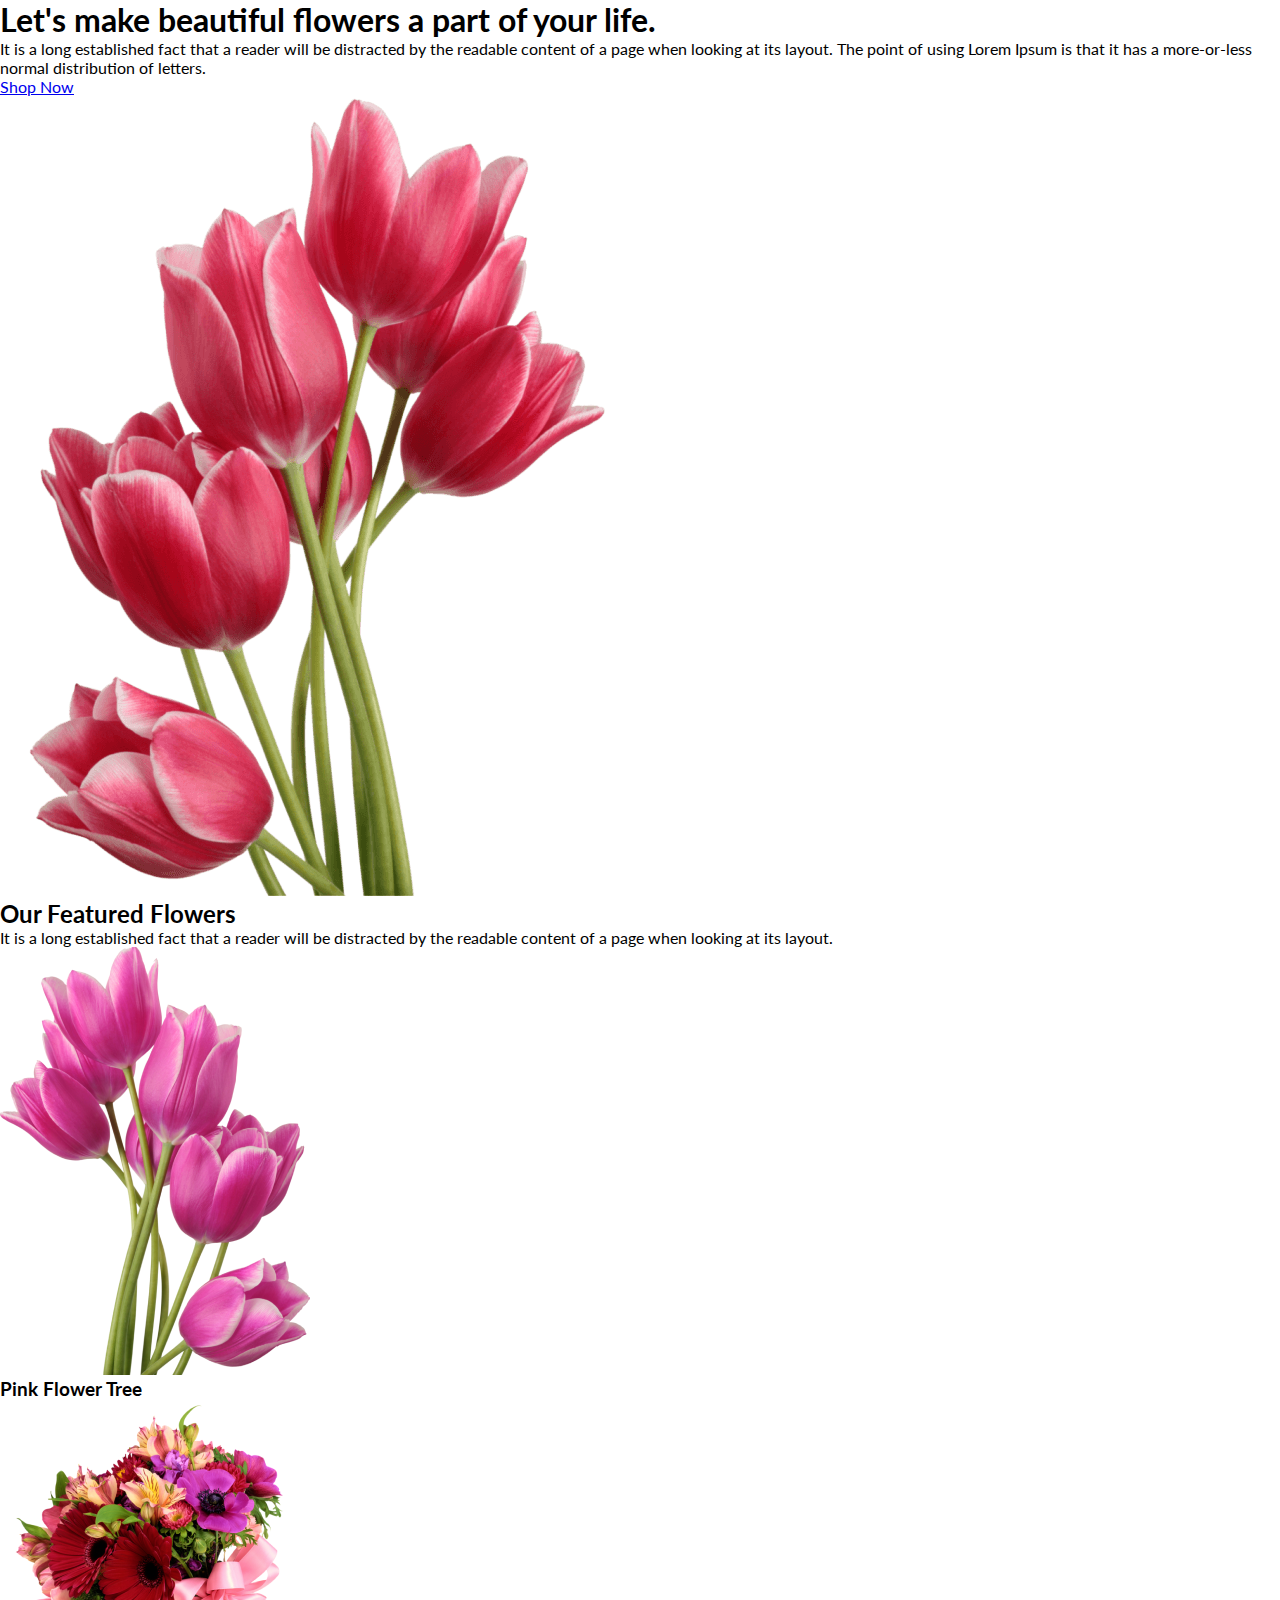
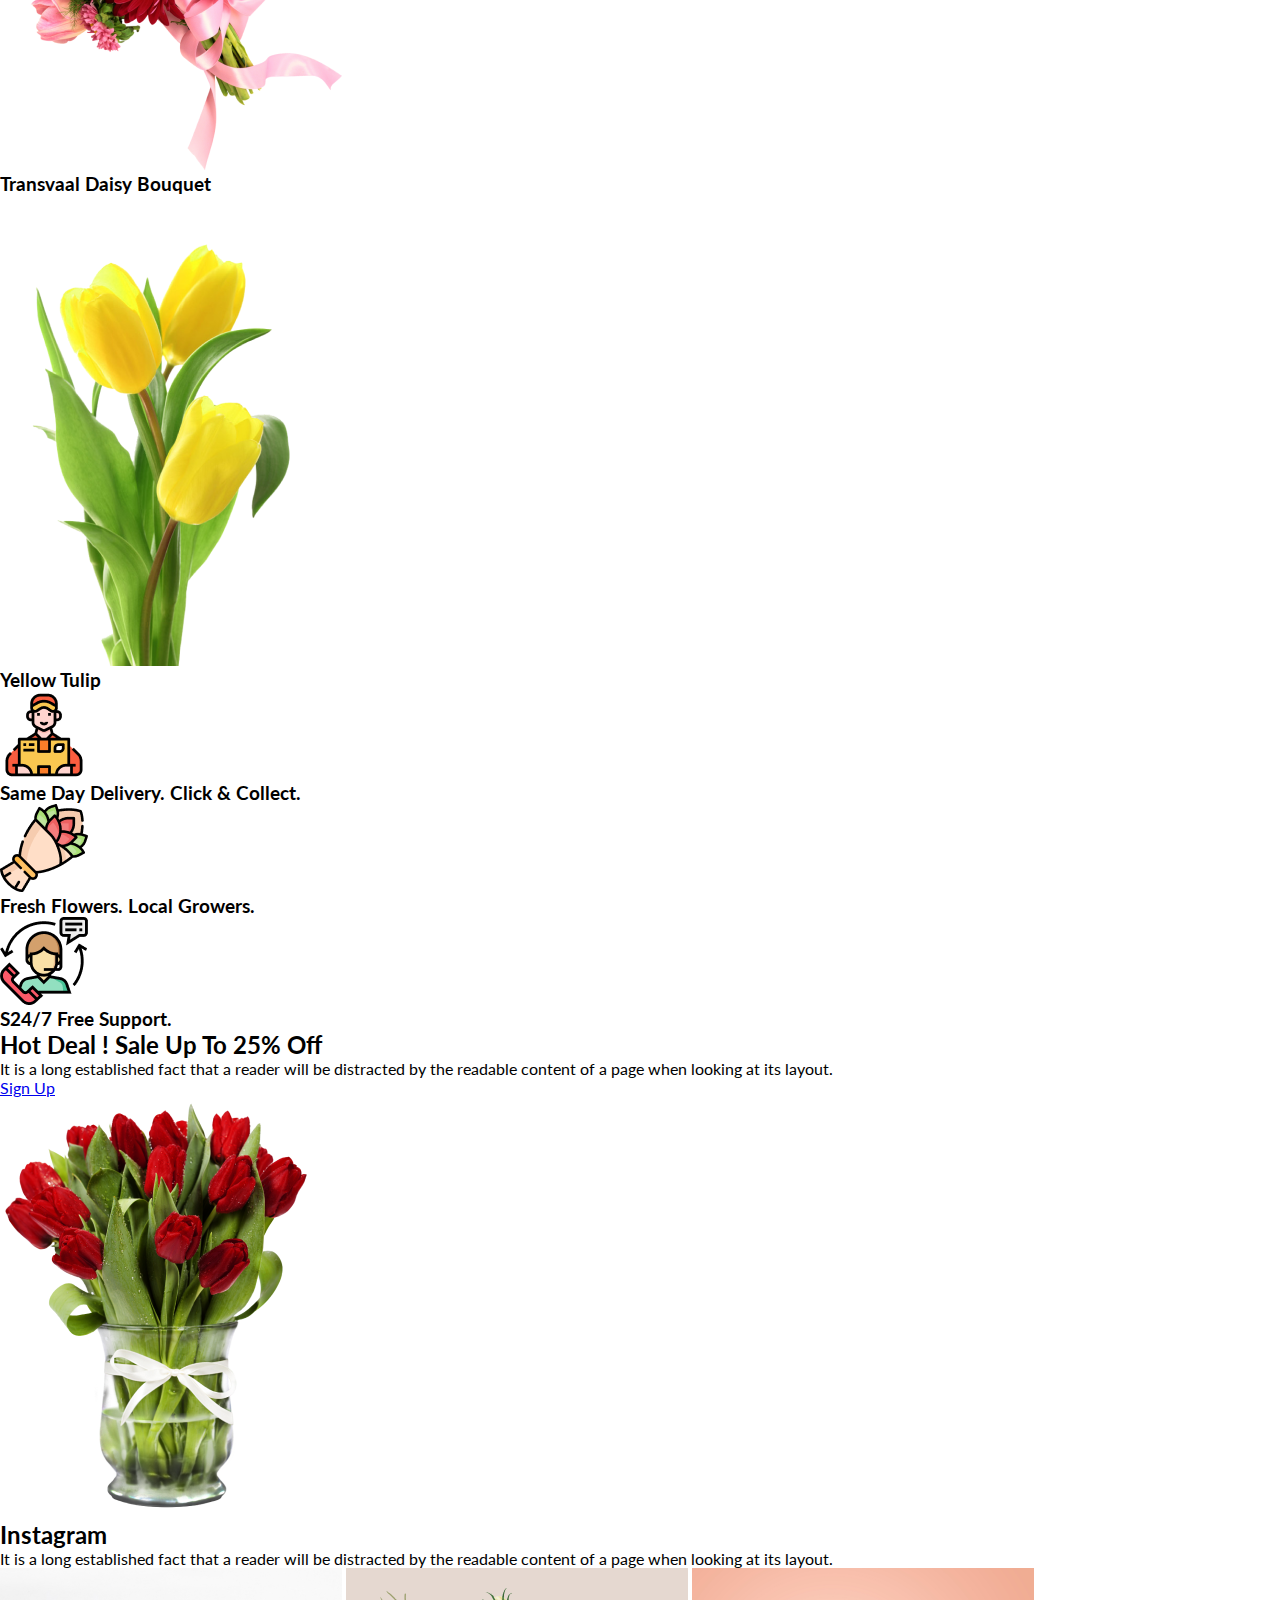
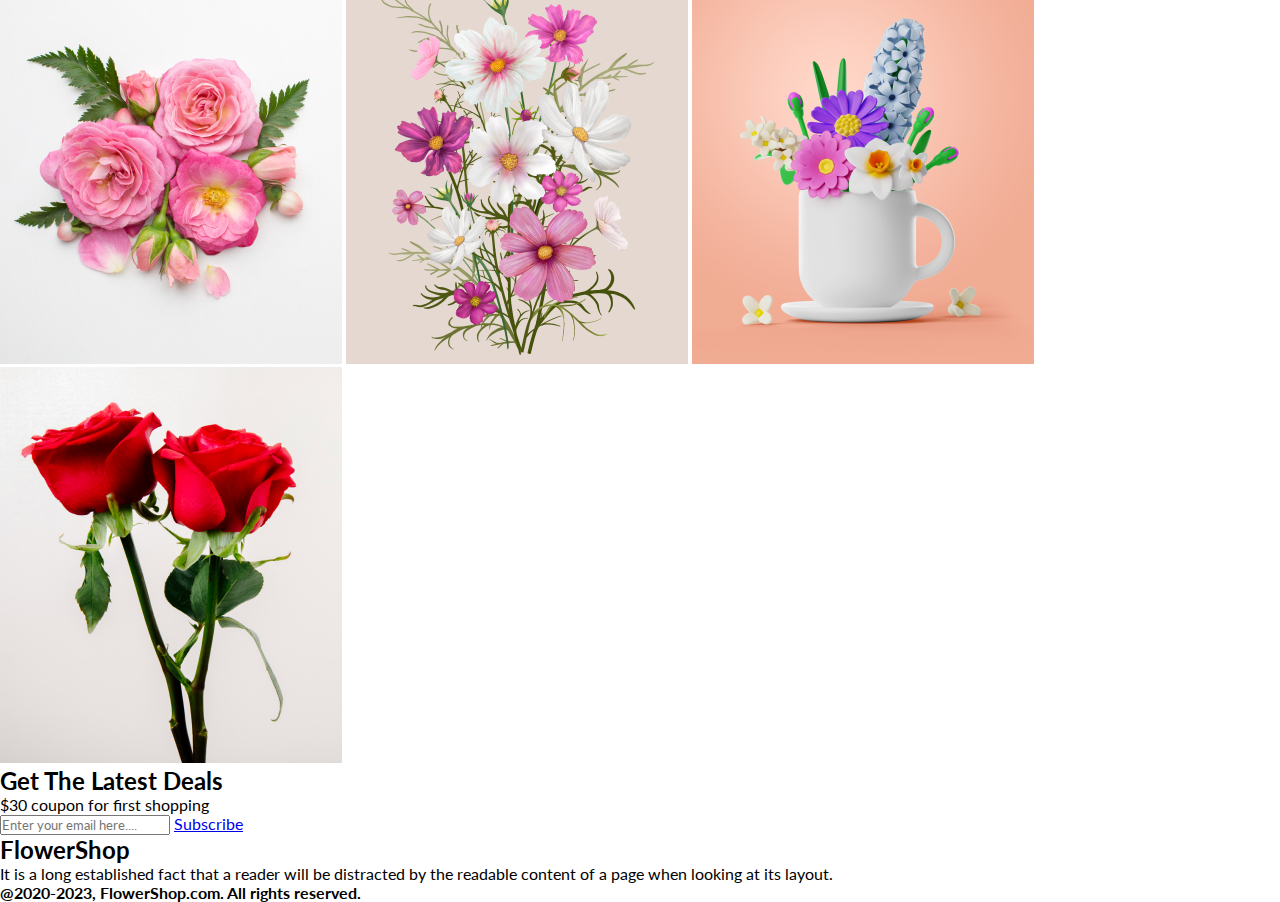
==== index.html @ 2d7b7a6c "File names corrected" ====
<!DOCTYPE html>

<html lang="en">
  <head>
    <meta charset="utf-8" />
    <meta http-equiv="X-UA-Compatible" content="IE=edge" />
    <title>Online Flower Shop</title>
    <meta name="description" content="" />
    <meta name="viewport" content="width=device-width, initial-scale=1" />
    <!--Google Fonts - Lato - import-->
    <link rel="preconnect" href="https://fonts.googleapis.com" />
    <link rel="preconnect" href="https://fonts.gstatic.com" crossorigin />
    <link
      href="https://fonts.googleapis.com/css2?family=Lato:wght@400;700;900&display=swap"
      rel="stylesheet"
    />
    <!--Favicon-->
    <link
      rel="icon"
      type="image/png"
      sizes="32x32"
      href="./images/Feature-1.png"
    />
    <!--Custom Stylesheet-->
    <link rel="stylesheet" href="./style/style.css" />
  </head>
  <body>
    <!--Hero Section-->
    <header class="hero-section">
      <div class="hero-text-container">
        <h1>Let's make beautiful flowers a part of your life.</h1>
        <p>
          It is a long established fact that a reader will be distracted by the
          readable content of a page when looking at its layout. The point of
          using Lorem Ipsum is that it has a more-or-less normal distribution of
          letters.
        </p>
        <a href="_blank" class="btn-primary">Shop Now</a>
      </div>
      <img src="./images/Hero-image.png" alt="Pink Tulips" class="hero-image" />
    </header>
    <main>
      <!--Featured Section-->
      <section class="featured-section">
        <h2>Our Featured Flowers</h2>
        <p>
          It is a long established fact that a reader will be distracted by the
          readable content of a page when looking at its layout.
        </p>
        <div class="featured-items-container">
          <div class="featured-item">
            <img src="./images/Feature-1.png" alt="Pink Tulips" />
            <h3 class="item-name">Pink Flower Tree</h3>
          </div>
          <div class="featured-item">
            <img src="./images/Feature-2.png" alt="Transvaal Daisy Bouquet" />
            <h3 class="item-name">Transvaal Daisy Bouquet</h3>
          </div>
          <div class="featured-item">
            <img src="./images/Feature-3.png" alt="Yellow Tulip" />
            <h3 class="item-name">Yellow Tulip</h3>
          </div>
        </div>
      </section>
      <!--USP Section-->
      <section class="usp-section">
        <div class="usp-items">
          <img
            class="usp-icon"
            src="./images/Delivery-icon.png"
            alt="delivery man holding a box"
          />
          <h3 class="usp">Same Day Delivery. Click & Collect.</h3>
        </div>
        <div class="usp">
          <img
            class="usp-icon"
            src="./images/Fresh-flower-icon.png"
            alt="Fresh flower icon"
          />
          <h3 class="usp-text">Fresh Flowers. Local Growers.</h3>
        </div>
        <div class="usp">
          <img
            class="usp-icon"
            src="./images/Support-icon.png"
            alt="Support icon"
          />
          <h3 class="usp-text">S24/7 Free Support.</h3>
        </div>
      </section>
      <!--Hot Deal Section-->
      <section class="hot-deal-section">
        <div class="hot-deal-text">
          <h2>
            Hot Deal ! Sale Up To 25% <span class="pink-text-span">Off</span>
          </h2>
          <p>
            It is a long established fact that a reader will be distracted by
            the readable content of a page when looking at its layout.
          </p>
          <a href="_blank" class="btn-primary">Sign Up</a>
        </div>
        <img
          src="./images/Hot-deal-image.png"
          alt="Hot deal image"
          class="Red tulips in a glass vase."
        />
      </section>
      <!--Instagram Section-->
      <section class="instagram-section">
        <h2>Instagram</h2>
        <p>
          It is a long established fact that a reader will be distracted by the
          readable content of a page when looking at its layout.
        </p>
        <div class="instagram-items-container">
            <div class="instagram-item">
              <img class="instagram-item-image" src="./images/Instagram-image-1.png" alt="Pink Rose" />
              <img class="instagram-item-image" src="./images/Instagram-image-2.png" alt="Daisy Flowering Plant" />
              <img class="instagram-item-image" src="./images/Instagram-image-3.png" alt="A cup with flowers in it on a peach background" />
              <img class="instagram-item-image" src="./images/Instagram-image-4.png" alt="Red Rose" />
            </div>
      </section>
      <!--Subscribe Section-->      
      <section class="subscribe-section">
        <h2>Get The Latest Deals</h2>
        <p>$30 coupon for first shopping</p>
        <div class="subscribe-form">
            <input type="text" placeholder="Enter your email here...." name="mail" required>
            <a href="_blank" class="btn-primary">Subscribe</a>
        </div>
      </section>
    </main>
    <!--Footer Section-->
    <footer>
        <div class="footer-container">
            <h2><span class="pink-text-span">Flower</span>Shop</h2>
            <p>It is a long established fact that a reader will be distracted by the readable content of a page when looking at its layout.</p>
            <h4 class="copyright">@2020-2023, FlowerShop.com. All rights reserved. </h4>
        </div>
    </footer>
  </body>
</html>
---- style/style.css ----
* {
  padding: 0;
  margin: 0;
  font-family: "Lato", sans-serif;
}
html {
  scroll-behavior: smooth;
}
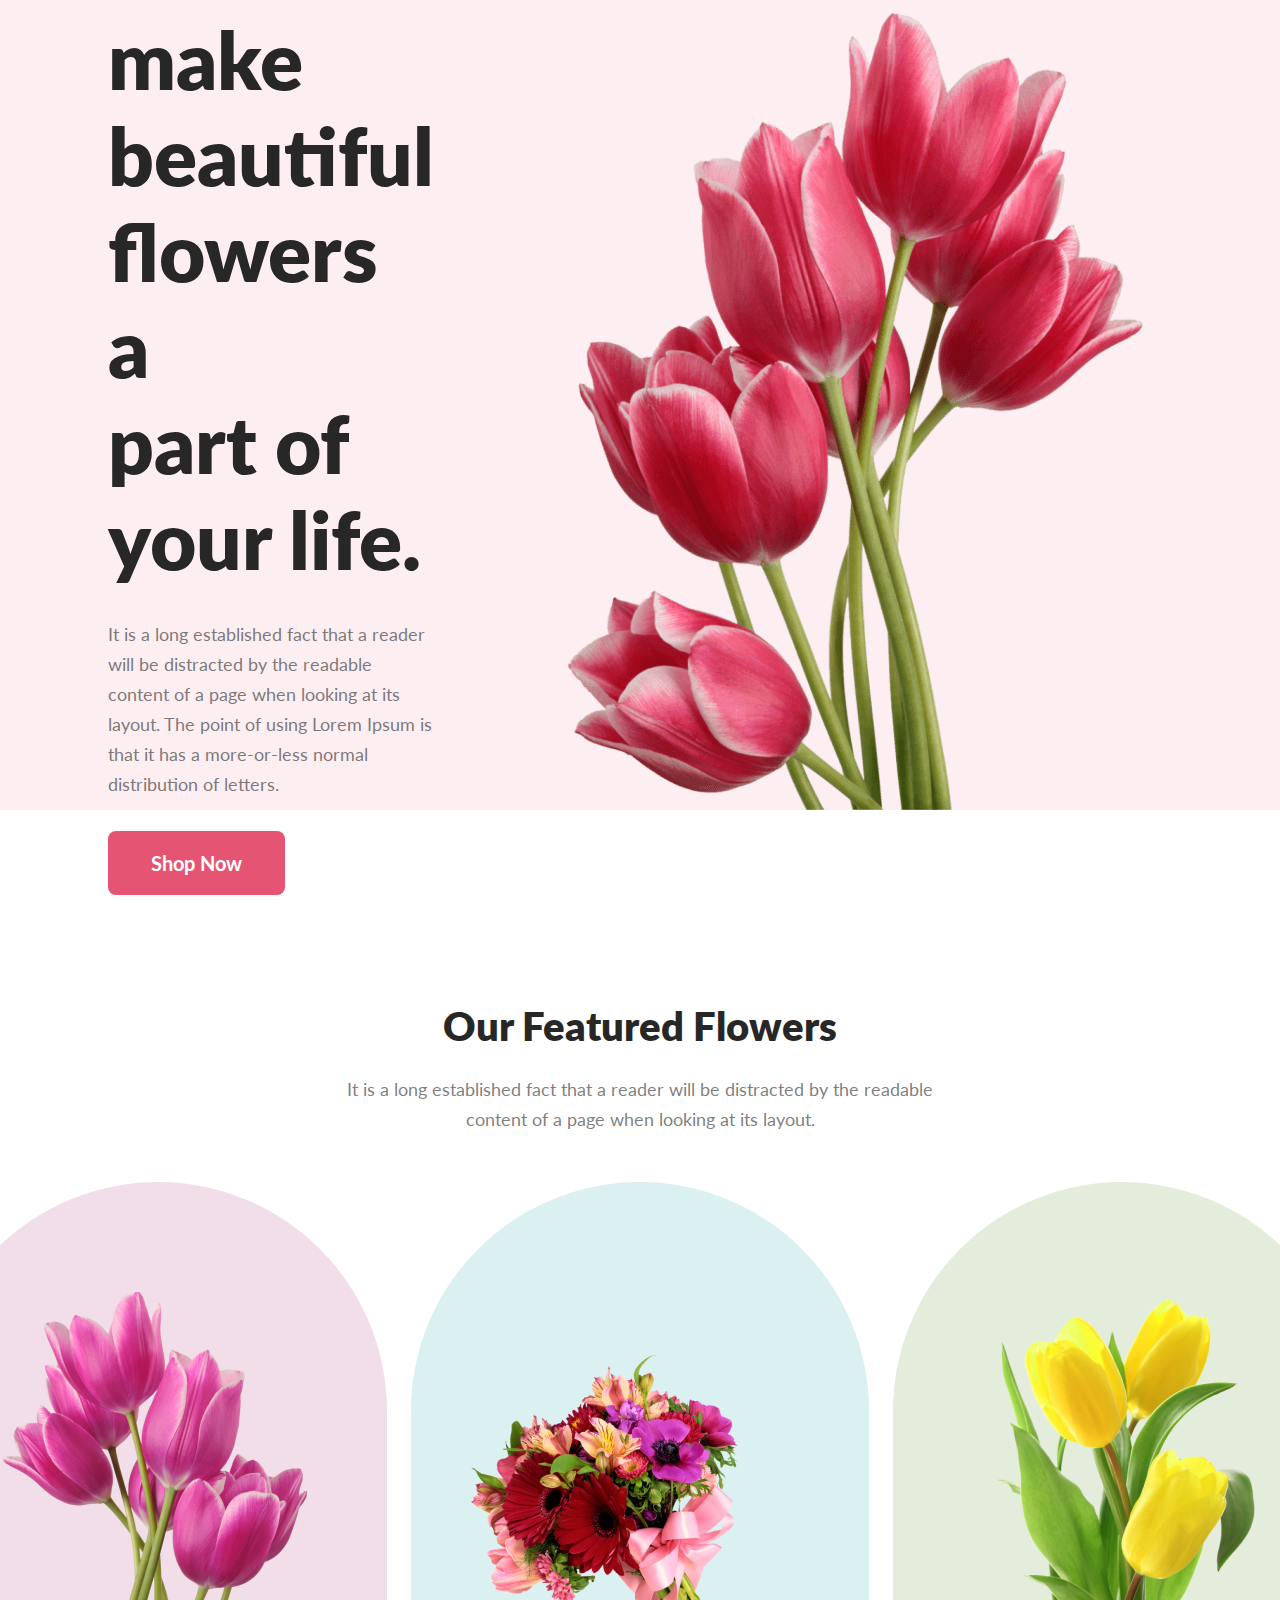
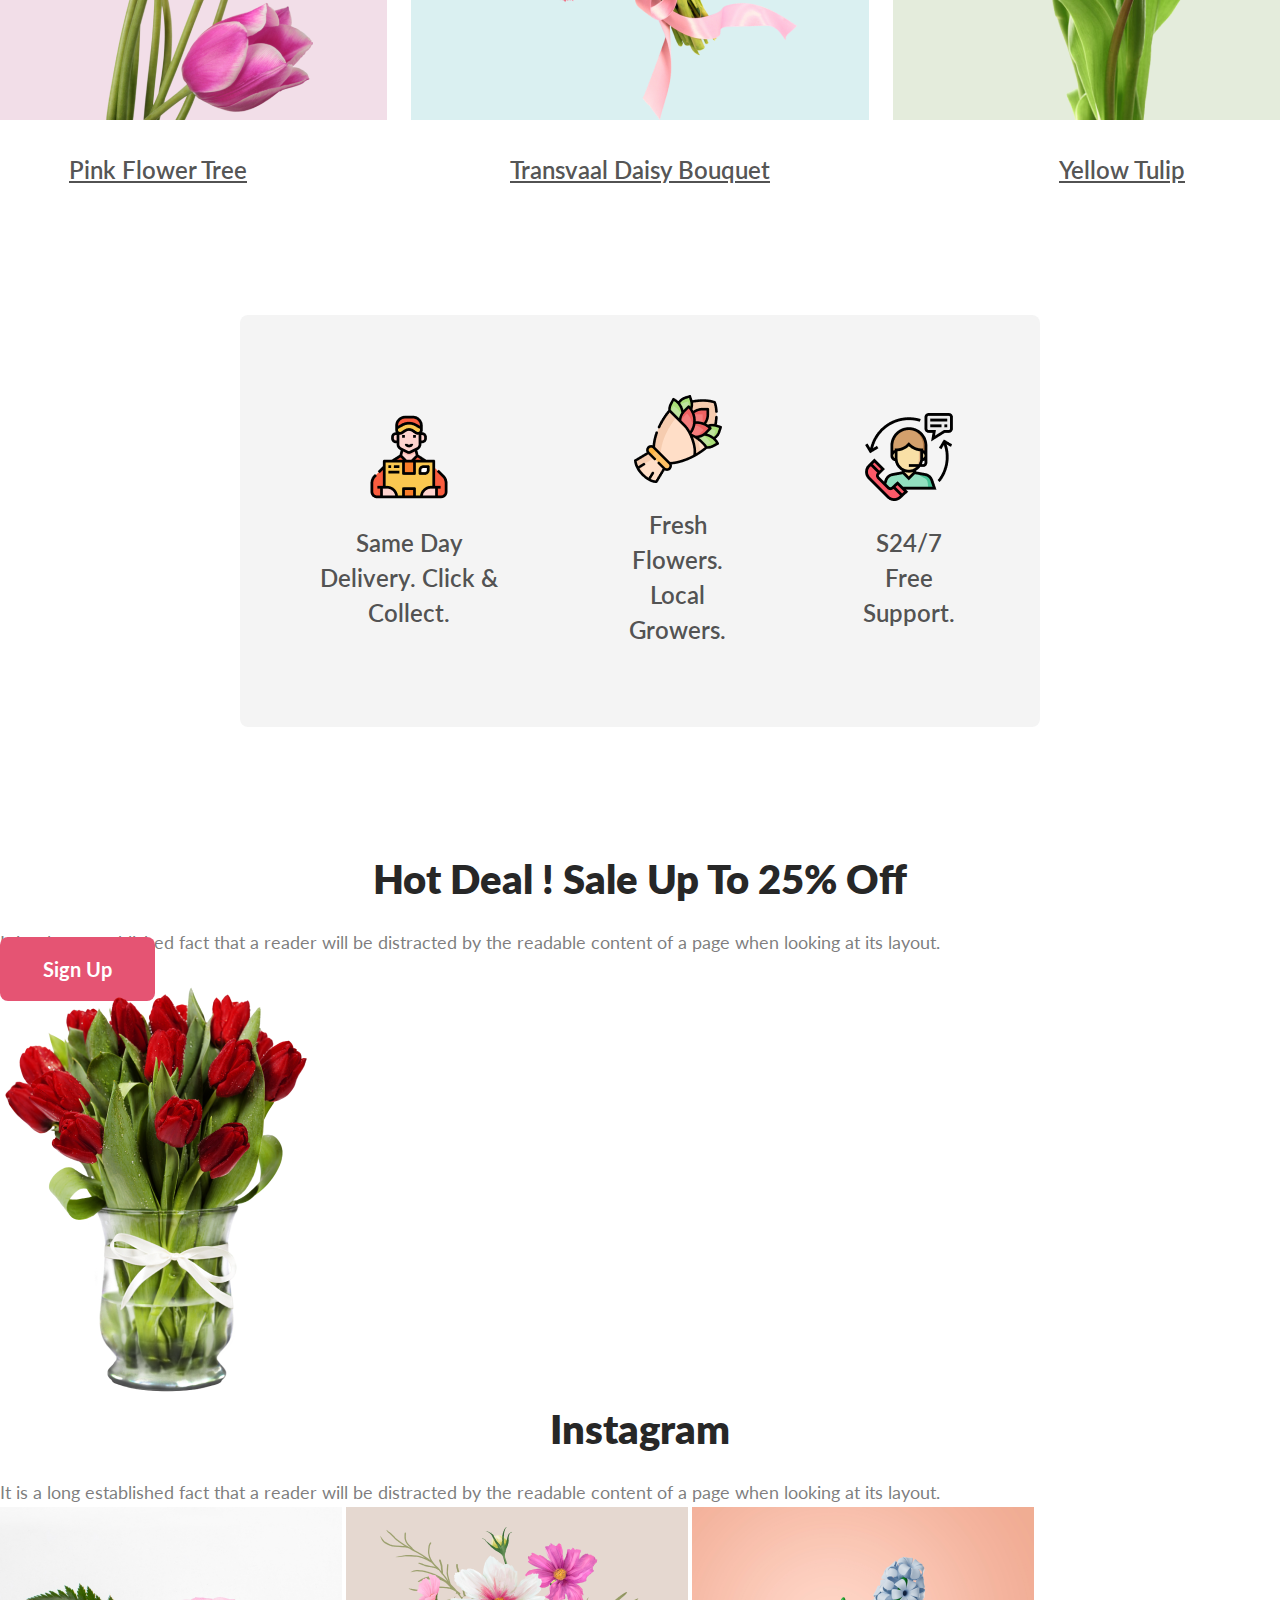
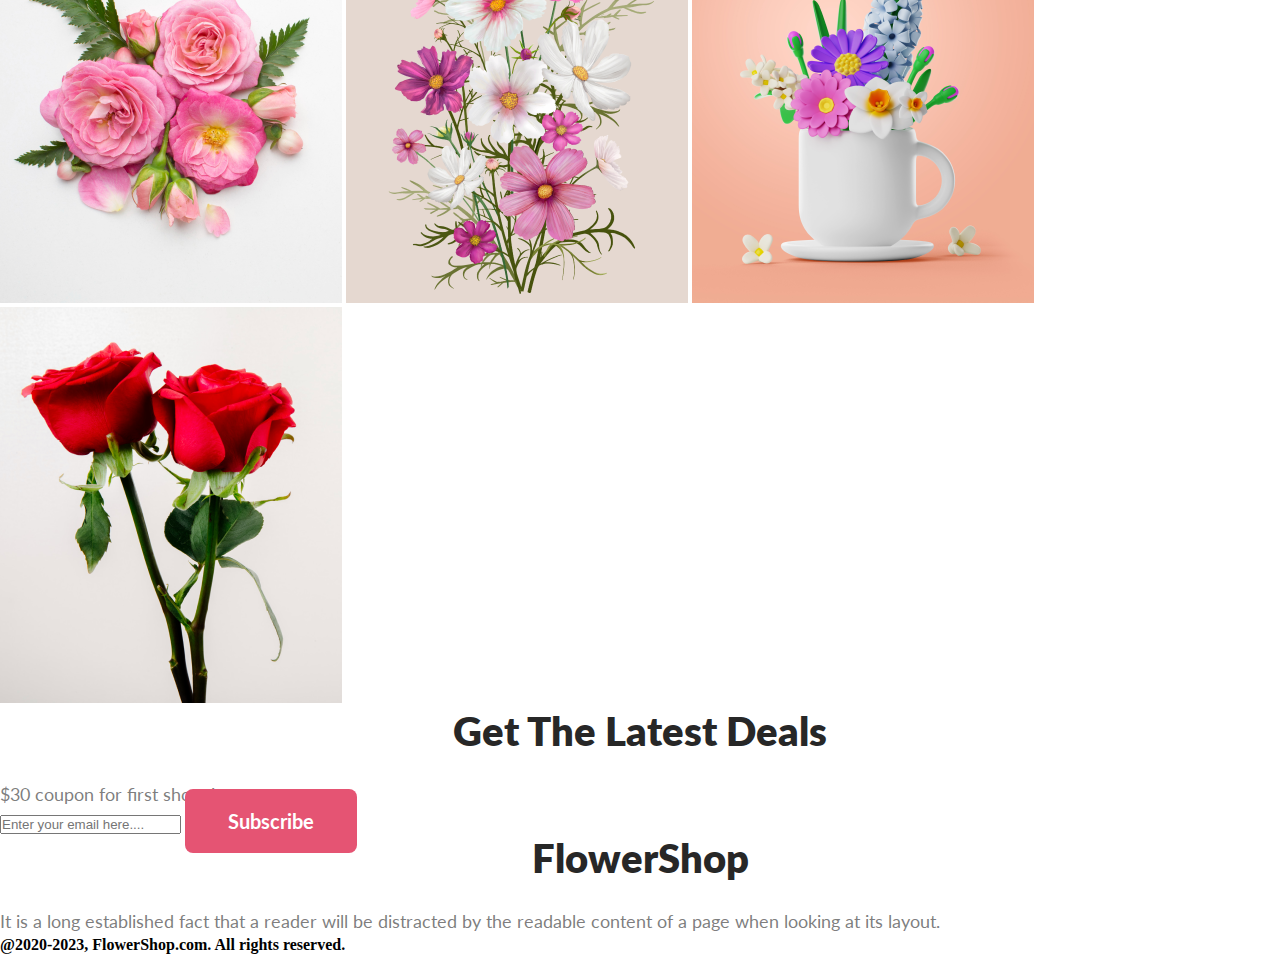
==== commit 69dc6961: "Featured and USP Section Added" ====
--- a/index.html
+++ b/index.html
@@ -28,12 +28,12 @@
     <!--Hero Section-->
     <header class="hero-section">
       <div class="hero-text-container">
-        <h1>Let's make beautiful flowers a part of your life.</h1>
+        <h1>Let's make <br />beautiful flowers a <br />part of your life.</h1>
         <p>
           It is a long established fact that a reader will be distracted by the
-          readable content of a page when looking at its layout. The point of
-          using Lorem Ipsum is that it has a more-or-less normal distribution of
-          letters.
+          readable<br />content of a page when looking at its layout. The point
+          of using Lorem Ipsum is<br />
+          that it has a more-or-less normal distribution of letters.
         </p>
         <a href="_blank" class="btn-primary">Shop Now</a>
       </div>
@@ -45,19 +45,25 @@
         <h2>Our Featured Flowers</h2>
         <p>
           It is a long established fact that a reader will be distracted by the
-          readable content of a page when looking at its layout.
+          readable<br />content of a page when looking at its layout.
         </p>
         <div class="featured-items-container">
-          <div class="featured-item">
-            <img src="./images/Feature-1.png" alt="Pink Tulips" />
+          <div class="featured-item-1">
+            <div class="item-img-1">
+              <img src="./images/Feature-1.png" alt="" />
+            </div>
             <h3 class="item-name">Pink Flower Tree</h3>
           </div>
-          <div class="featured-item">
-            <img src="./images/Feature-2.png" alt="Transvaal Daisy Bouquet" />
+          <div class="featured-item-2">
+            <div class="item-img-2">
+              <img src="./images/Feature-2.png" alt="" />
+            </div>
             <h3 class="item-name">Transvaal Daisy Bouquet</h3>
           </div>
-          <div class="featured-item">
-            <img src="./images/Feature-3.png" alt="Yellow Tulip" />
+          <div class="featured-item-3">
+            <div class="item-img-3">
+              <img src="./images/Feature-3.png" alt="" />
+            </div>
             <h3 class="item-name">Yellow Tulip</h3>
           </div>
         </div>
@@ -72,7 +78,7 @@
           />
           <h3 class="usp">Same Day Delivery. Click & Collect.</h3>
         </div>
-        <div class="usp">
+        <div class="usp-items">
           <img
             class="usp-icon"
             src="./images/Fresh-flower-icon.png"
@@ -80,7 +86,7 @@
           />
           <h3 class="usp-text">Fresh Flowers. Local Growers.</h3>
         </div>
-        <div class="usp">
+        <div class="usp-items">
           <img
             class="usp-icon"
             src="./images/Support-icon.png"
@@ -115,30 +121,52 @@
           readable content of a page when looking at its layout.
         </p>
         <div class="instagram-items-container">
-            <div class="instagram-item">
-              <img class="instagram-item-image" src="./images/Instagram-image-1.png" alt="Pink Rose" />
-              <img class="instagram-item-image" src="./images/Instagram-image-2.png" alt="Daisy Flowering Plant" />
-              <img class="instagram-item-image" src="./images/Instagram-image-3.png" alt="A cup with flowers in it on a peach background" />
-              <img class="instagram-item-image" src="./images/Instagram-image-4.png" alt="Red Rose" />
-            </div>
+          <div class="instagram-item">
+            <img
+              class="instagram-item-image"
+              src="./images/Instagram-image-1.png"
+              alt="Pink Rose"
+            />
+            <img
+              class="instagram-item-image"
+              src="./images/Instagram-image-2.png"
+              alt="Daisy Flowering Plant"
+            />
+            <img
+              class="instagram-item-image"
+              src="./images/Instagram-image-3.png"
+              alt="A cup with flowers in it on a peach background"
+            />
+            <img
+              class="instagram-item-image"
+              src="./images/Instagram-image-4.png"
+              alt="Red Rose"
+            />
+          </div>
+        </div>
       </section>
-      <!--Subscribe Section-->      
+      <!--Subscribe Section-->
       <section class="subscribe-section">
         <h2>Get The Latest Deals</h2>
         <p>$30 coupon for first shopping</p>
         <div class="subscribe-form">
-            <input type="text" placeholder="Enter your email here...." name="mail" required>
-            <a href="_blank" class="btn-primary">Subscribe</a>
+          <input type="email" placeholder="Enter your email here...." />
+          <a href="_blank" class="btn-primary">Subscribe</a>
         </div>
       </section>
     </main>
     <!--Footer Section-->
     <footer>
-        <div class="footer-container">
-            <h2><span class="pink-text-span">Flower</span>Shop</h2>
-            <p>It is a long established fact that a reader will be distracted by the readable content of a page when looking at its layout.</p>
-            <h4 class="copyright">@2020-2023, FlowerShop.com. All rights reserved. </h4>
-        </div>
+      <div class="footer-container">
+        <h2><span class="pink-text-span">Flower</span>Shop</h2>
+        <p>
+          It is a long established fact that a reader will be distracted by the
+          readable content of a page when looking at its layout.
+        </p>
+        <h4 class="copyright">
+          @2020-2023, FlowerShop.com. All rights reserved.
+        </h4>
+      </div>
     </footer>
   </body>
 </html>
--- a/style/style.css
+++ b/style/style.css
@@ -1,8 +1,151 @@
+/*Shared Style Elements*/
+
 * {
   padding: 0;
   margin: 0;
-  font-family: "Lato", sans-serif;
 }
-html {
-  scroll-behavior: smooth;
+h1 {
+  color: #272727;
+  font-family: Lato;
+  font-size: 80px;
+  font-style: normal;
+  font-weight: 800;
+  line-height: normal;
 }
+h2 {
+  color: #272727;
+  text-align: center;
+  font-family: Lato;
+  font-size: 40px;
+  font-style: normal;
+  font-weight: 800;
+  line-height: normal;
+  margin-bottom: 1.5rem;
+}
+h3 {
+  color: rgba(39, 39, 39, 0.8);
+  text-align: center;
+  font-family: Lato;
+  font-size: 24px;
+  font-style: normal;
+  font-weight: 600;
+  line-height: 35px;
+}
+p {
+  color: rgba(39, 39, 39, 0.6);
+  font-family: Lato;
+  font-size: 18px;
+  font-style: normal;
+  font-weight: 400;
+  line-height: 30px;
+}
+.btn-primary {
+  color: #fff;
+  font-family: Lato;
+  font-size: 20px;
+  font-style: normal;
+  font-weight: 700;
+  line-height: normal;
+  padding: 20px 43px;
+  border-radius: 8px;
+  background: #e55473;
+  text-decoration: none;
+}
+
+/*Header Style Elements*/
+
+.hero-section {
+  background: rgba(229, 84, 115, 0.1);
+  height: 90vh;
+  display: flex;
+  align-items: center;
+  justify-content: center;
+  gap: 6.5rem;
+  padding: 0 15rem;
+}
+.hero-text-container {
+  display: flex;
+  flex-direction: column;
+  align-items: flex-start;
+  gap: 2rem;
+}
+.hero-image {
+  align-self: flex-end;
+}
+
+/*Featured Section Style Elements*/
+
+.featured-section {
+  margin-top: 12rem;
+  text-align: center;
+}
+.featured-items-container {
+  margin-top: 3rem;
+  display: flex;
+  justify-content: center;
+  gap: 1.5rem;
+}
+.featured-item-1 {
+  display: flex;
+  flex-direction: column;
+  justify-content: center;
+  gap: 2rem;
+}
+.featured-item-2 {
+  display: flex;
+  flex-direction: column;
+  justify-content: center;
+  gap: 2rem;
+}
+.featured-item-3 {
+  display: flex;
+  flex-direction: column;
+  justify-content: center;
+  gap: 2rem;
+}
+.item-img-1,
+.item-img-2,
+.item-img-3 {
+  border-radius: 300px 300px 0px 0px;
+  width: 458px;
+  height: 538px;
+  align-items: flex-end;
+  justify-content: center;
+  display: flex;
+}
+.item-img-1 {
+  background: rgba(167, 33, 98, 0.15);
+}
+.item-img-2 {
+  background: rgba(5, 151, 160, 0.15);
+}
+.item-img-3 {
+  background: rgba(71, 125, 17, 0.15);
+}
+.item-name {
+  text-decoration: underline;
+}
+
+/*USP Section Style Elements*/
+
+.usp-section {
+  margin: 8rem 15rem;
+  border-radius: 8px;
+  background: rgba(39, 39, 39, 0.05);
+  display: flex;
+  align-items: center;
+  justify-content: center;
+  gap: 6.5em;
+  padding: 5rem;
+  text-align: center;
+}
+.usp-items {
+  display: flex;
+  flex-direction: column;
+  align-items: center;
+  gap: 1.5rem;
+}
+.usp-icon {
+  height: 5.5rem;
+  width: 5.5rem;
+}
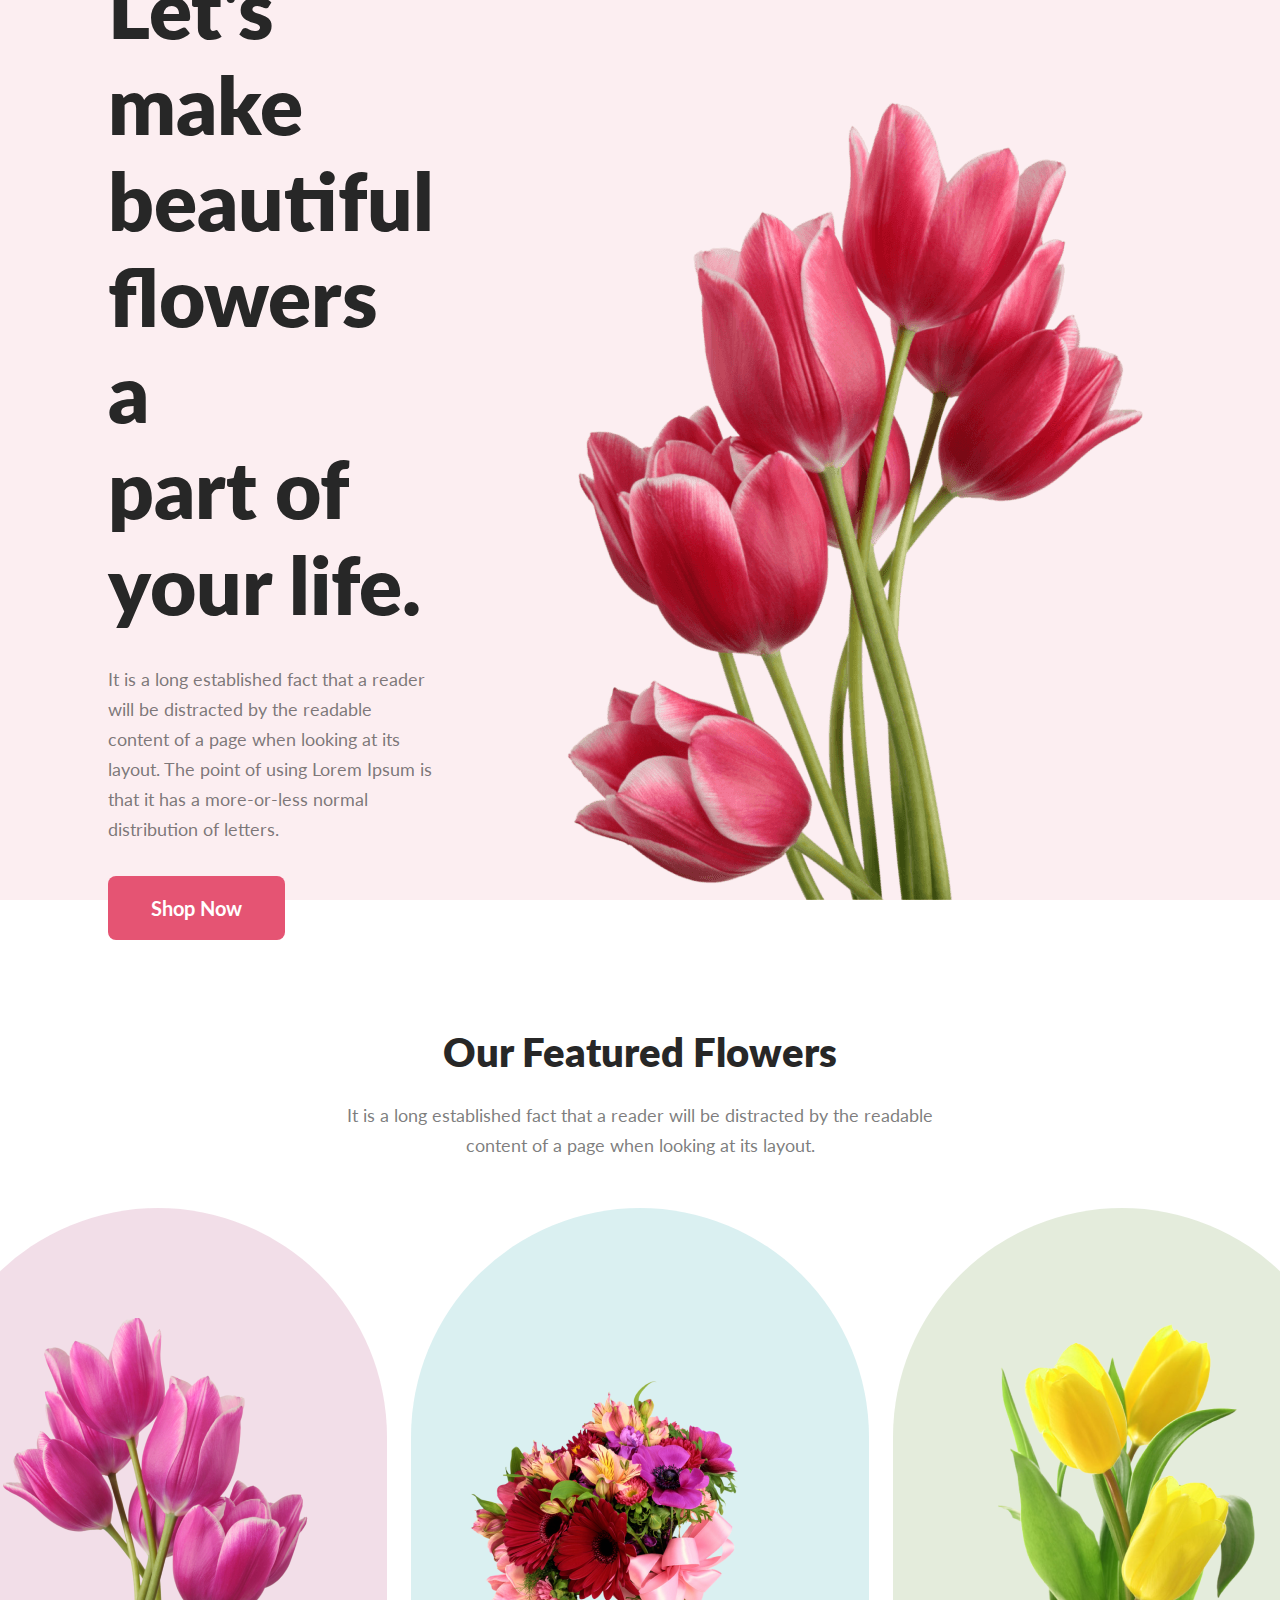
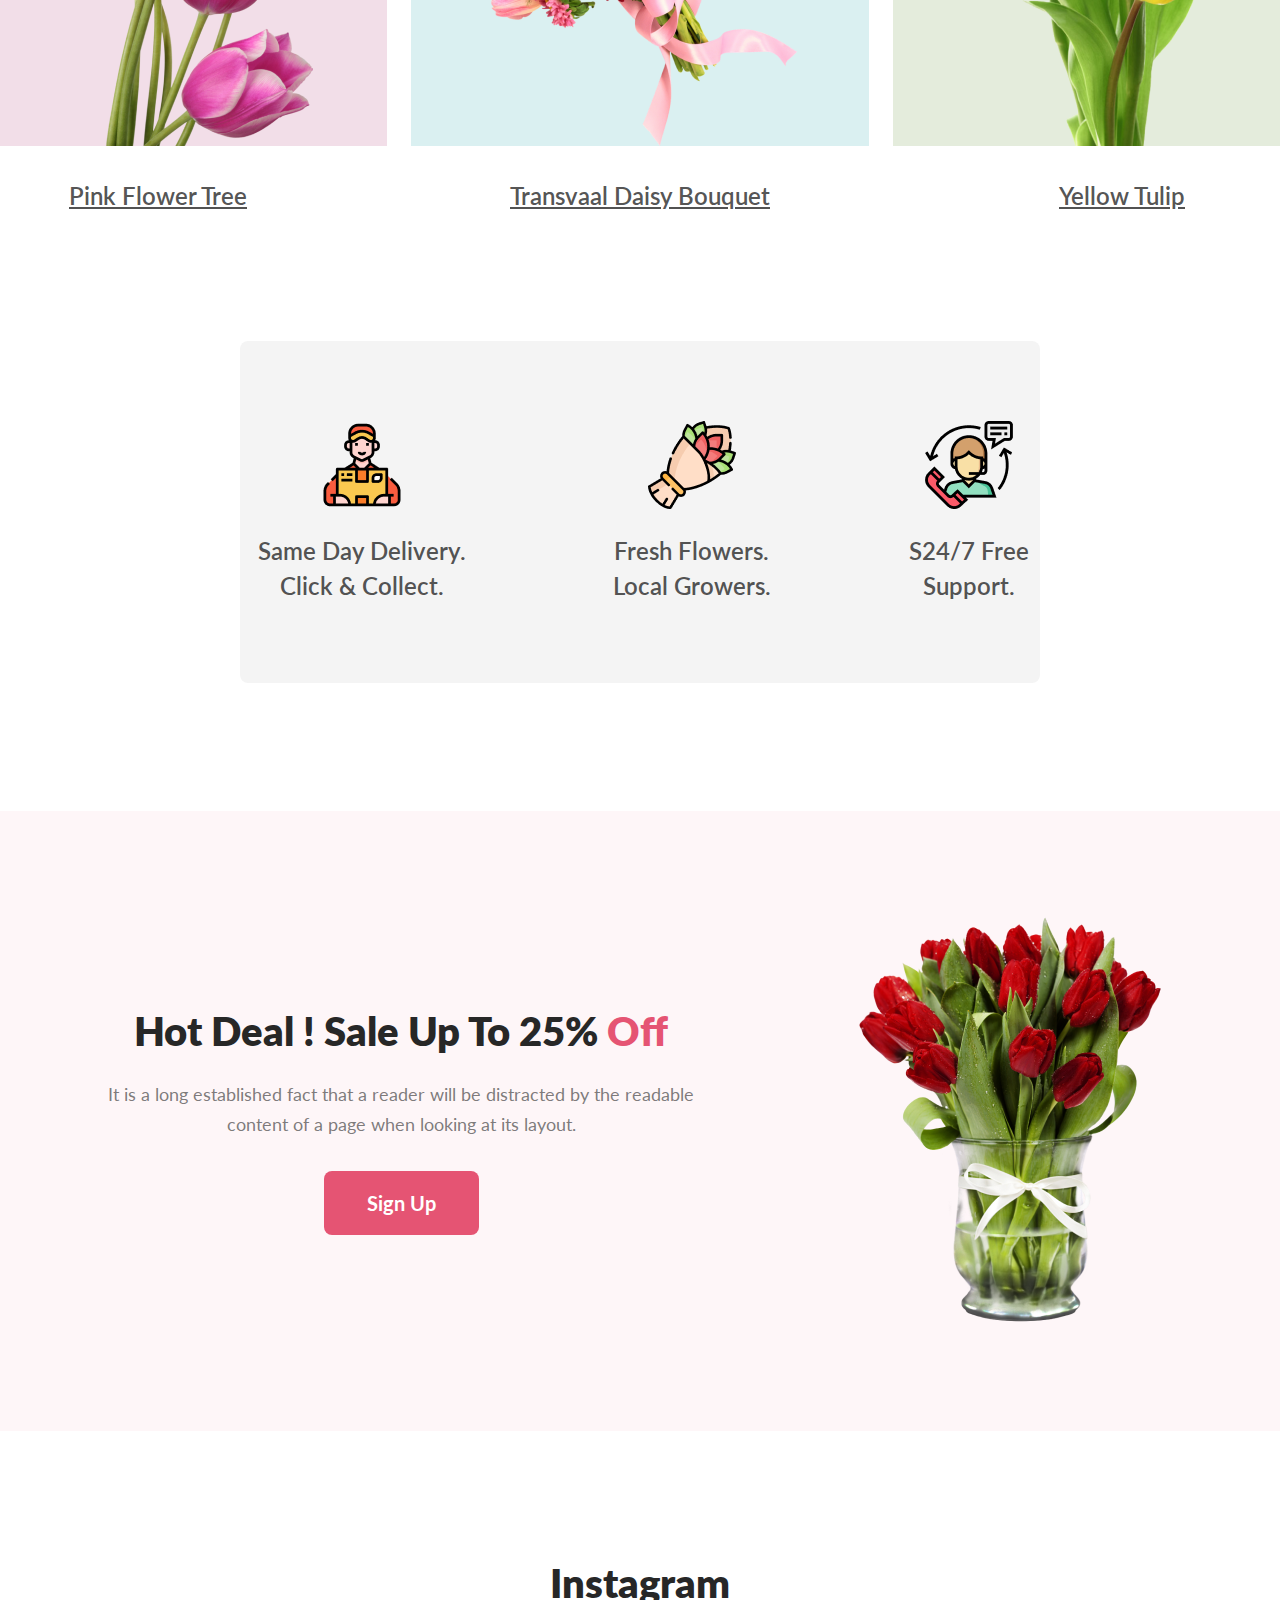
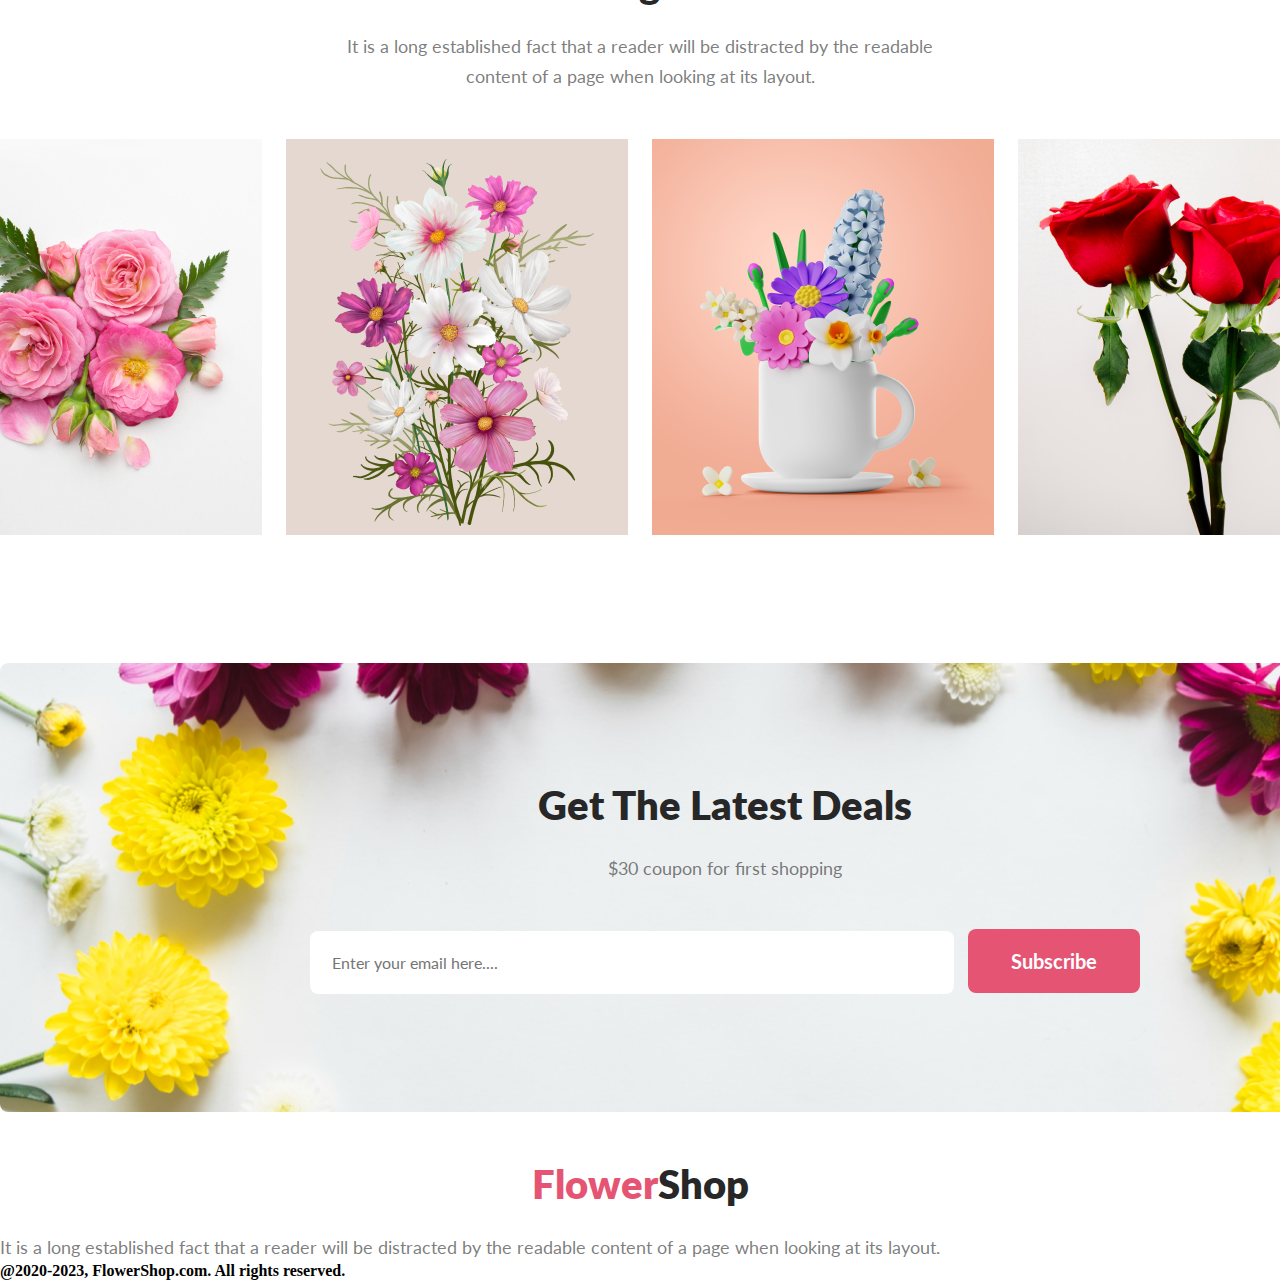
==== commit f768b949: "Subscribe  Section Added" ====
--- a/index.html
+++ b/index.html
@@ -103,7 +103,7 @@
           </h2>
           <p>
             It is a long established fact that a reader will be distracted by
-            the readable content of a page when looking at its layout.
+            the readable<br />content of a page when looking at its layout.
           </p>
           <a href="_blank" class="btn-primary">Sign Up</a>
         </div>
@@ -118,31 +118,29 @@
         <h2>Instagram</h2>
         <p>
           It is a long established fact that a reader will be distracted by the
-          readable content of a page when looking at its layout.
+          readable<br />content of a page when looking at its layout.
         </p>
         <div class="instagram-items-container">
-          <div class="instagram-item">
-            <img
-              class="instagram-item-image"
-              src="./images/Instagram-image-1.png"
-              alt="Pink Rose"
-            />
-            <img
-              class="instagram-item-image"
-              src="./images/Instagram-image-2.png"
-              alt="Daisy Flowering Plant"
-            />
-            <img
-              class="instagram-item-image"
-              src="./images/Instagram-image-3.png"
-              alt="A cup with flowers in it on a peach background"
-            />
-            <img
-              class="instagram-item-image"
-              src="./images/Instagram-image-4.png"
-              alt="Red Rose"
-            />
-          </div>
+          <img
+            class="instagram-item-image"
+            src="./images/Instagram-image-1.png"
+            alt="Pink Rose"
+          />
+          <img
+            class="instagram-item-image"
+            src="./images/Instagram-image-2.png"
+            alt="Daisy Flowering Plant"
+          />
+          <img
+            class="instagram-item-image"
+            src="./images/Instagram-image-3.png"
+            alt="A cup with flowers in it on a peach background"
+          />
+          <img
+            class="instagram-item-image"
+            src="./images/Instagram-image-4.png"
+            alt="Red Rose"
+          />
         </div>
       </section>
       <!--Subscribe Section-->
--- a/style/style.css
+++ b/style/style.css
@@ -50,13 +50,17 @@
   border-radius: 8px;
   background: #e55473;
   text-decoration: none;
+  border: none;
+}
+.pink-text-span {
+  color: #e55473;
 }
 
 /*Header Style Elements*/
 
 .hero-section {
   background: rgba(229, 84, 115, 0.1);
-  height: 90vh;
+  height: 100dvh;
   display: flex;
   align-items: center;
   justify-content: center;
@@ -76,7 +80,7 @@
 /*Featured Section Style Elements*/
 
 .featured-section {
-  margin-top: 12rem;
+  margin-top: 8rem;
   text-align: center;
 }
 .featured-items-container {
@@ -103,12 +107,13 @@
   justify-content: center;
   gap: 2rem;
 }
+/*Featured Items Common Style Elements*/
 .item-img-1,
 .item-img-2,
 .item-img-3 {
   border-radius: 300px 300px 0px 0px;
-  width: 458px;
-  height: 538px;
+  width: 28.625rem;
+  height: 33.625rem;
   align-items: flex-end;
   justify-content: center;
   display: flex;
@@ -136,7 +141,7 @@
   align-items: center;
   justify-content: center;
   gap: 6.5em;
-  padding: 5rem;
+  padding: 5rem 0;
   text-align: center;
 }
 .usp-items {
@@ -149,3 +154,75 @@
   height: 5.5rem;
   width: 5.5rem;
 }
+
+/*Hot Deal Section Style Elements*/
+
+.hot-deal-section {
+  padding: 6.25rem 0;
+  margin: 8rem 0;
+  display: flex;
+  justify-content: center;
+  align-items: center;
+  text-align: center;
+  gap: 10rem;
+  background: rgba(229, 84, 115, 0.05);
+}
+.hot-deal-text {
+  display: flex;
+  flex-direction: column;
+  justify-content: center;
+  align-items: center;
+}
+
+.hot-deal-text p {
+  margin-bottom: 2rem;
+}
+
+/*Instagram Section Style Elements*/
+
+.instagram-section {
+  margin: 8rem 15rem;
+  text-align: center;
+}
+
+.instagram-items-container {
+  margin-top: 3rem;
+  display: flex;
+  justify-content: center;
+  gap: 1.5em;
+}
+.instagram-items-container img {
+}
+
+/*Subscribe Section Style Elements*/
+
+.subscribe-section {
+  margin: 3rem auto;
+  border-radius: 8px;
+  background: url(../images/Subscribe-image.png);
+  background-repeat: no-repeat;
+  background-size: cover;
+  display: flex;
+  flex-direction: column;
+  align-items: center;
+  justify-content: center;
+  width: 1450px;
+  height: 449px;
+  flex-shrink: 0;
+}
+.subscribe-section p {
+  margin-bottom: 3rem;
+}
+.subscribe-form input {
+  color: rgba(39, 39, 39, 0.6);
+  font-family: Lato;
+  font-size: 16px;
+  font-style: normal;
+  font-weight: 400;
+  line-height: normal;
+  width: 600px;
+  padding: 22px 22px;
+  border-radius: 8px;
+  border: none;
+  margin-right: 10px;
+}
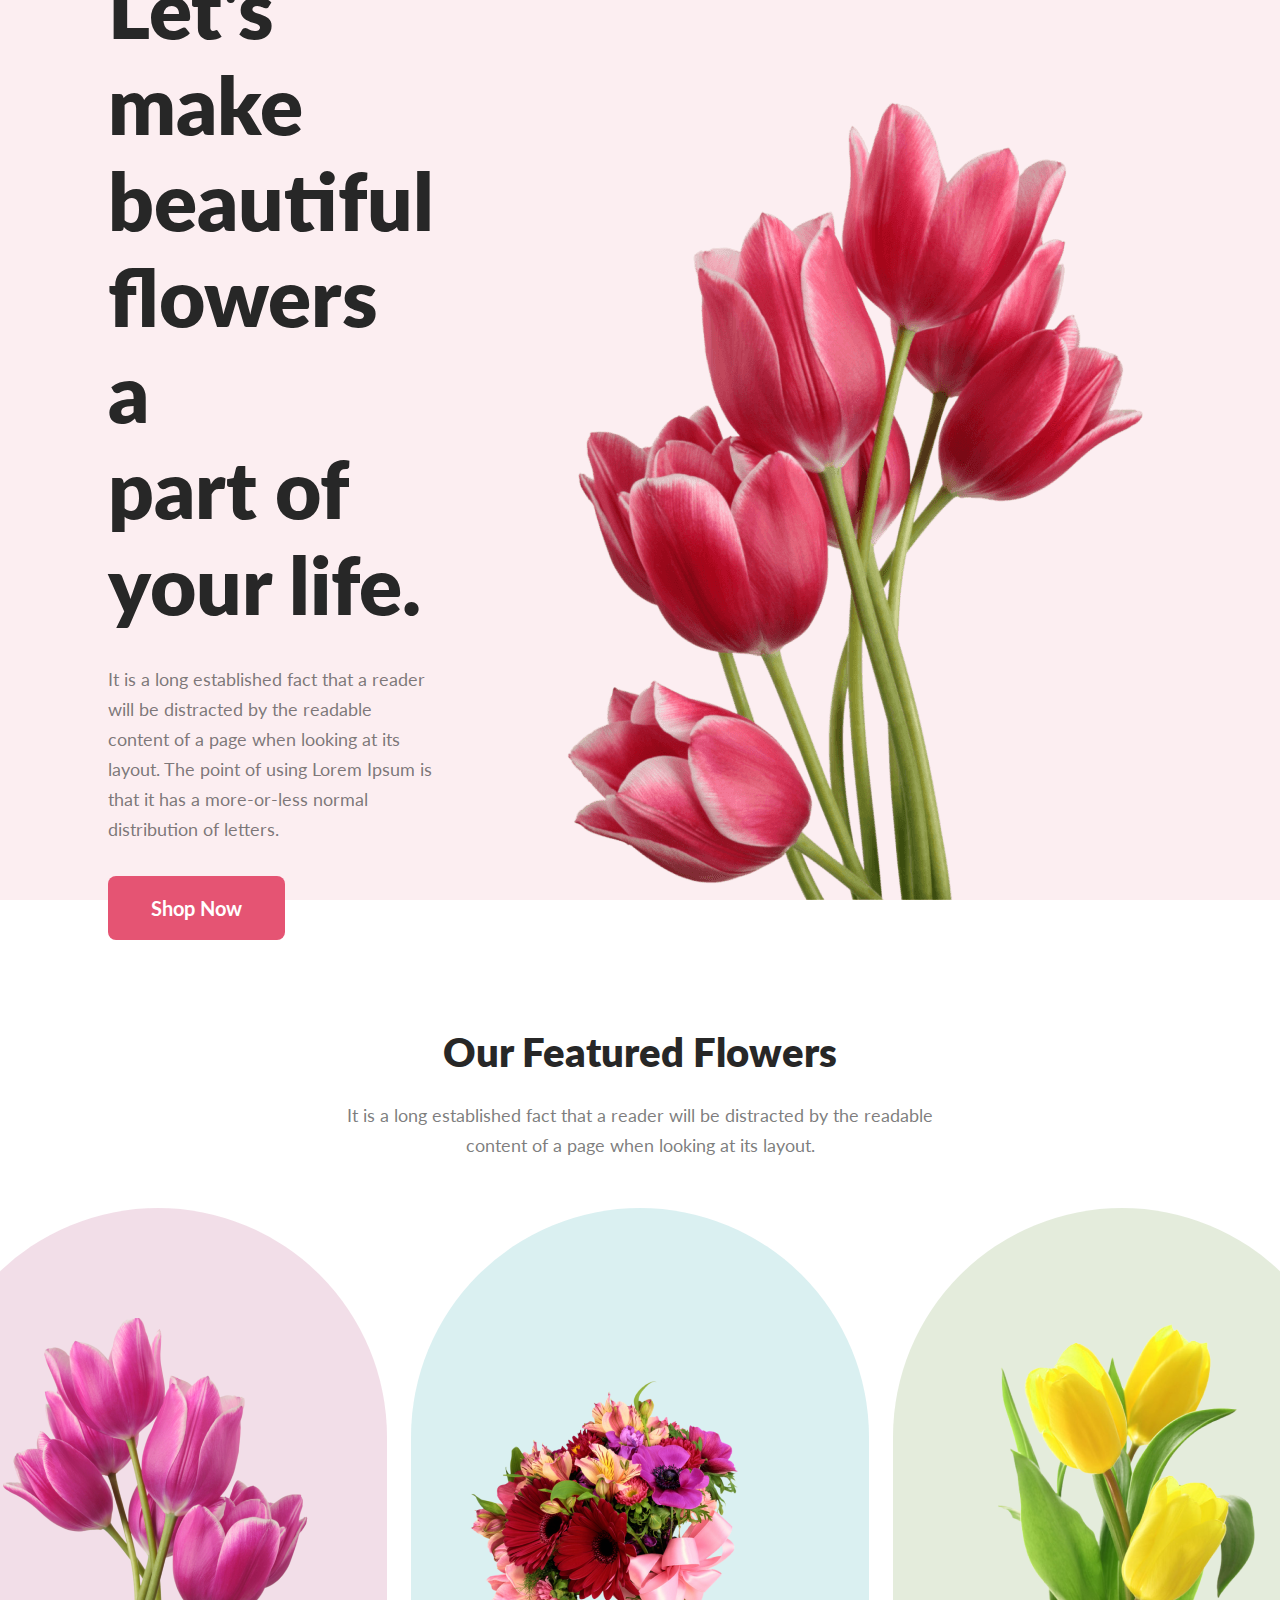
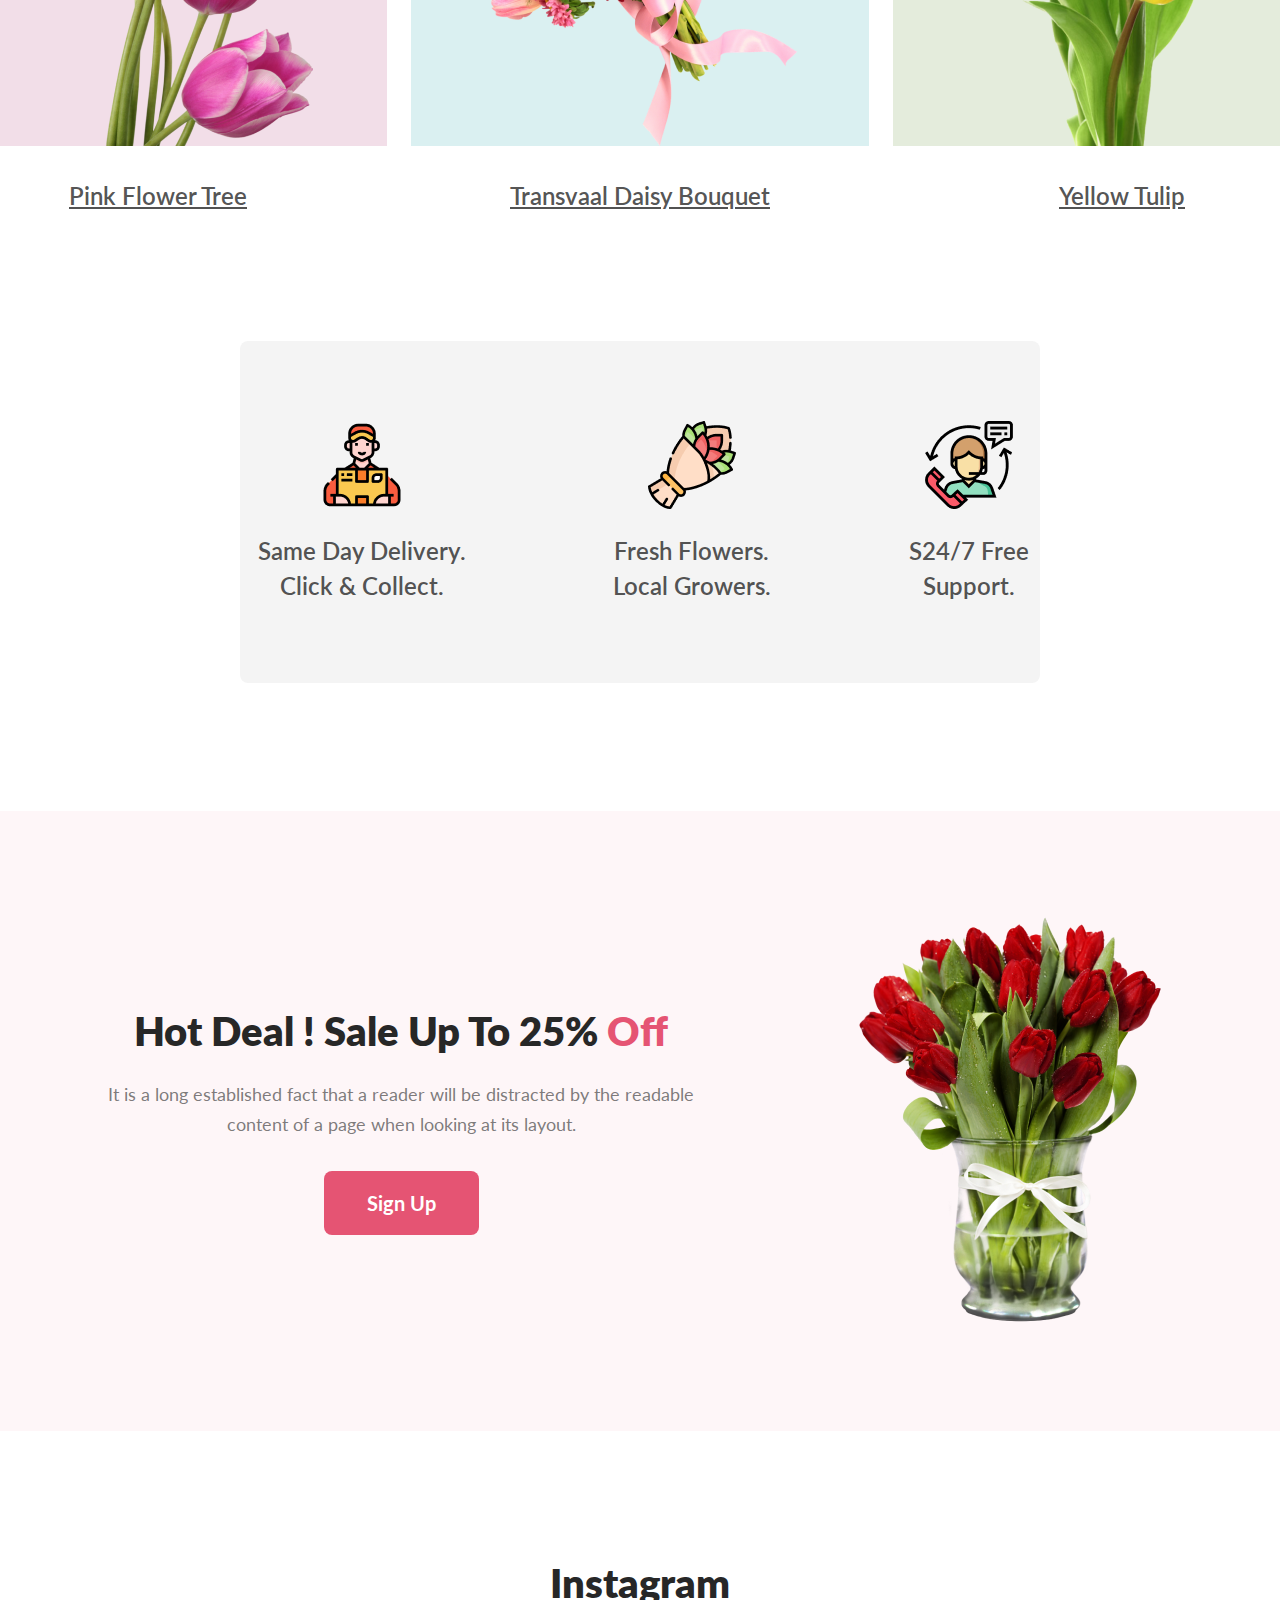
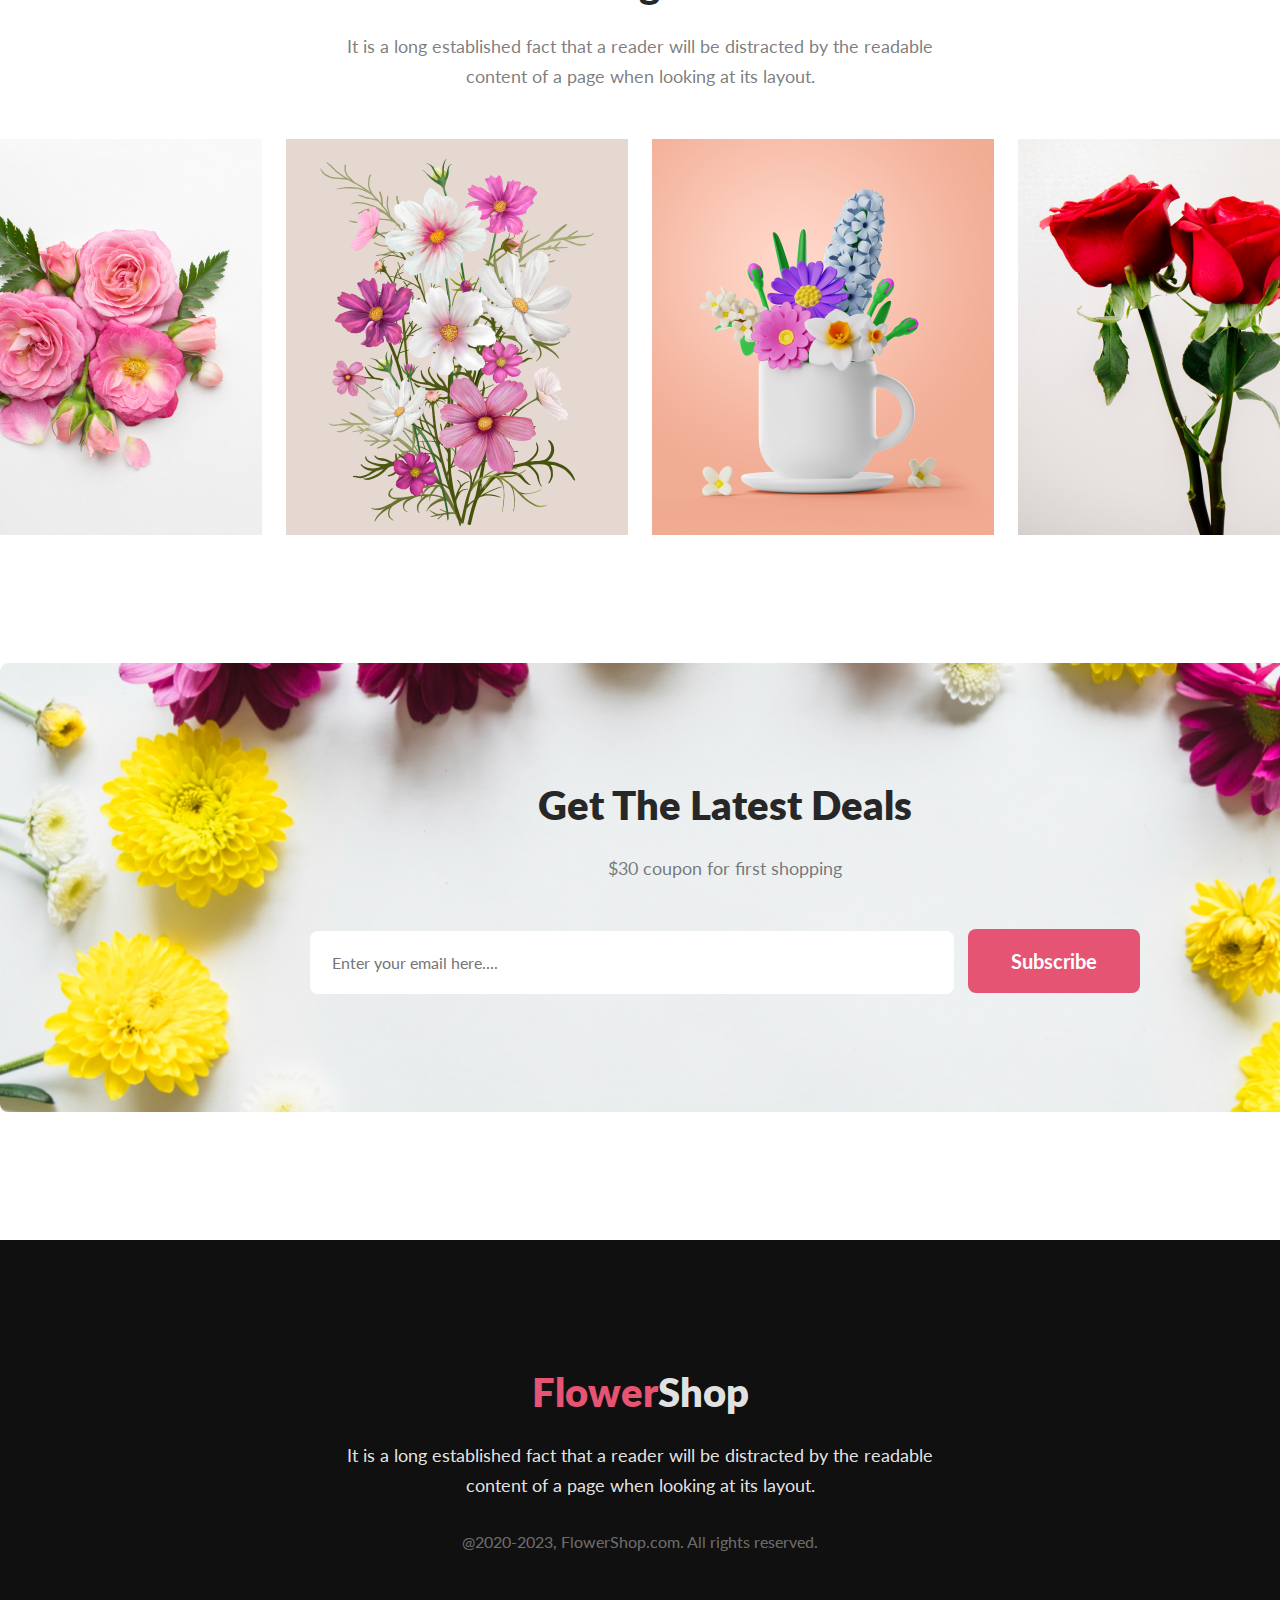
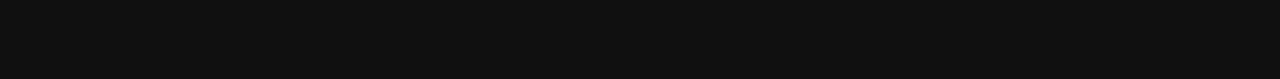
==== commit 1e22ba6f: "Completed All Sections" ====
--- a/index.html
+++ b/index.html
@@ -155,16 +155,14 @@
     </main>
     <!--Footer Section-->
     <footer>
-      <div class="footer-container">
-        <h2><span class="pink-text-span">Flower</span>Shop</h2>
-        <p>
-          It is a long established fact that a reader will be distracted by the
-          readable content of a page when looking at its layout.
-        </p>
-        <h4 class="copyright">
-          @2020-2023, FlowerShop.com. All rights reserved.
-        </h4>
-      </div>
+      <h4><span class="pink-text-span">Flower</span>Shop</h4>
+      <p>
+        It is a long established fact that a reader will be distracted by the
+        readable<br />content of a page when looking at its layout.
+      </p>
+      <h6 class="copyright">
+        @2020-2023, FlowerShop.com. All rights reserved.
+      </h6>
     </footer>
   </body>
 </html>
--- a/style/style.css
+++ b/style/style.css
@@ -31,6 +31,34 @@
   font-weight: 600;
   line-height: 35px;
 }
+h4 {
+  color: rgba(255, 255, 255, 0.9);
+  text-align: center;
+  font-family: Lato;
+  font-size: 40px;
+  font-style: normal;
+  font-weight: 800;
+  line-height: normal;
+  margin-bottom: 1.5rem;
+}
+h5 {
+  color: rgba(255, 255, 255, 0.4);
+  text-align: center;
+  font-family: Lato;
+  font-size: 16px;
+  font-style: normal;
+  font-weight: 400;
+  line-height: normal;
+}
+h6 {
+  color: rgba(255, 255, 255, 0.4);
+  text-align: center;
+  font-family: Lato;
+  font-size: 16px;
+  font-style: normal;
+  font-weight: 400;
+  line-height: normal;
+}
 p {
   color: rgba(39, 39, 39, 0.6);
   font-family: Lato;
@@ -60,7 +88,7 @@
 
 .hero-section {
   background: rgba(229, 84, 115, 0.1);
-  height: 100dvh;
+  height: 100vh;
   display: flex;
   align-items: center;
   justify-content: center;
@@ -226,3 +254,22 @@
   border: none;
   margin-right: 10px;
 }
+
+/*Footer Section Style Elements*/
+
+footer {
+  margin-top: 8rem;
+  background: #111010;
+  padding: 8rem 0;
+}
+
+footer p {
+  color: rgba(255, 255, 255, 0.9);
+  text-align: center;
+  font-family: Lato;
+  font-size: 18px;
+  font-style: normal;
+  font-weight: 400;
+  line-height: 30px;
+  margin-bottom: 2rem;
+}
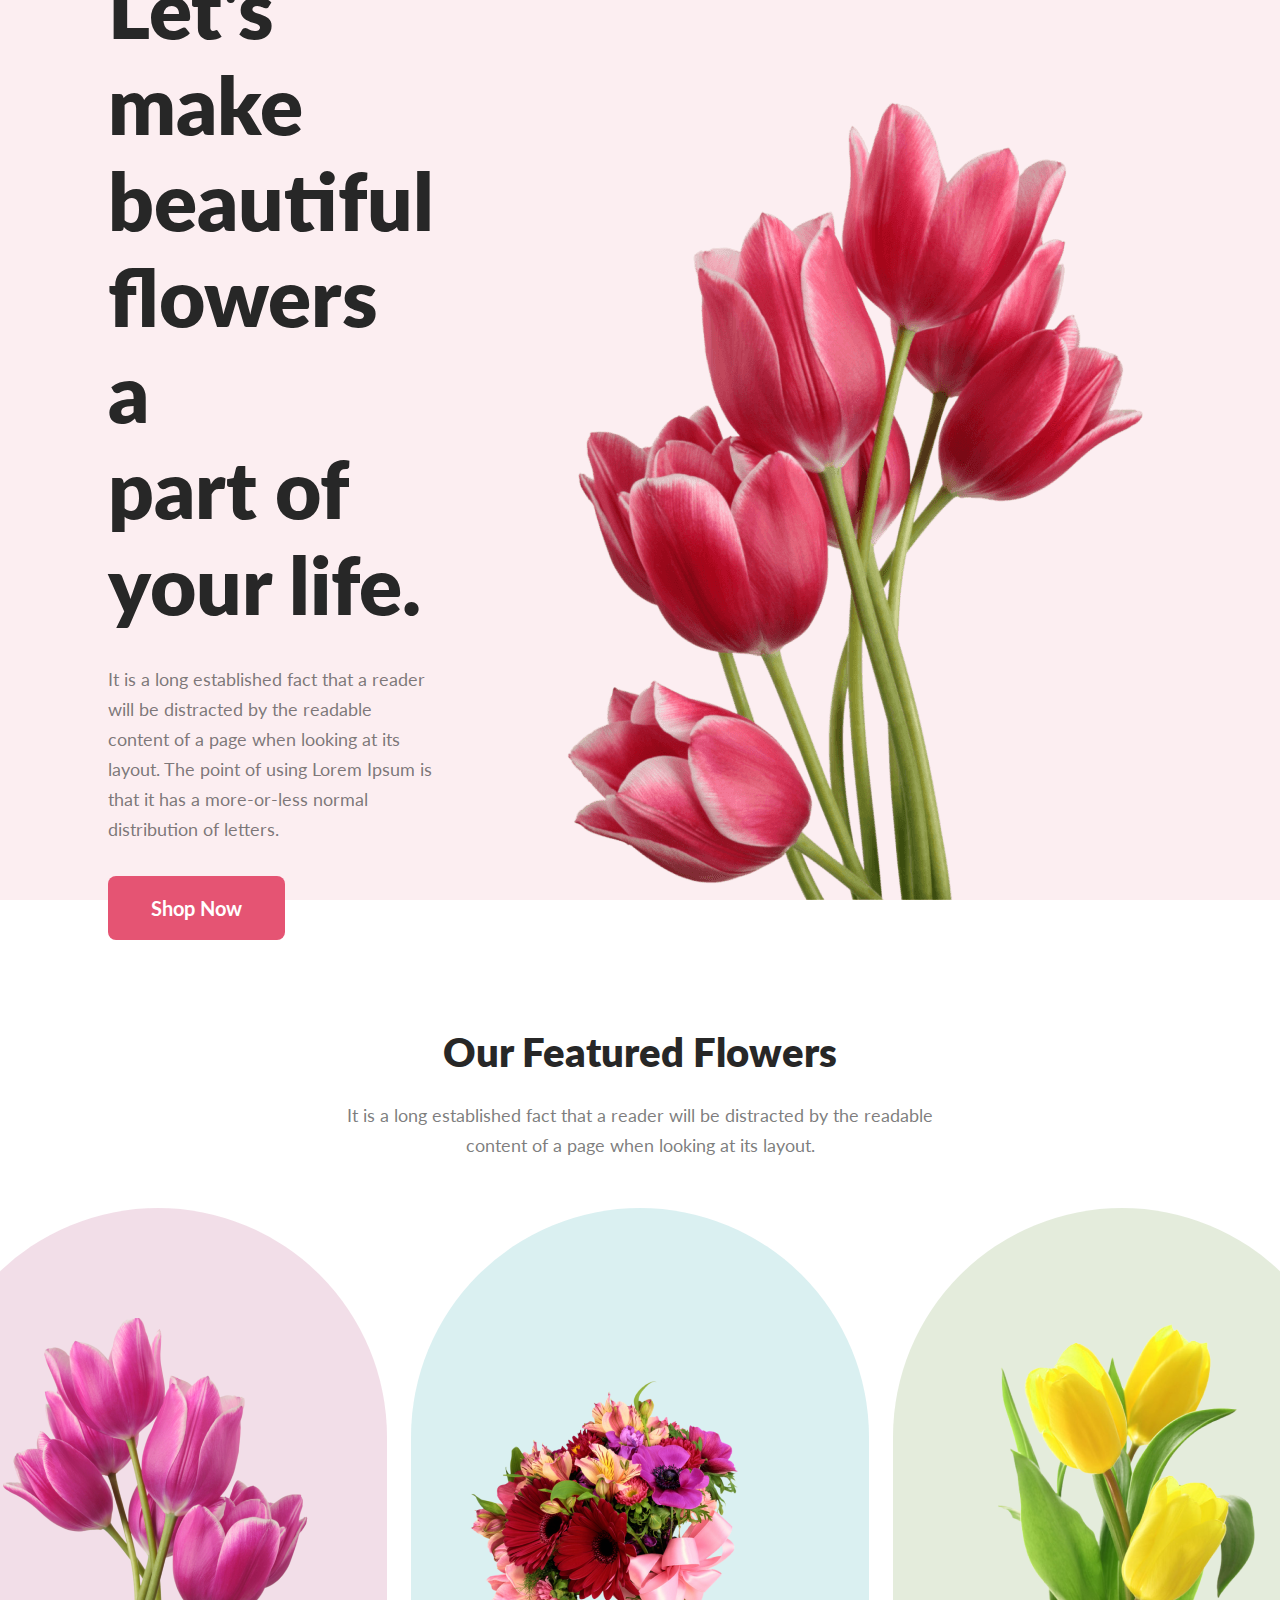
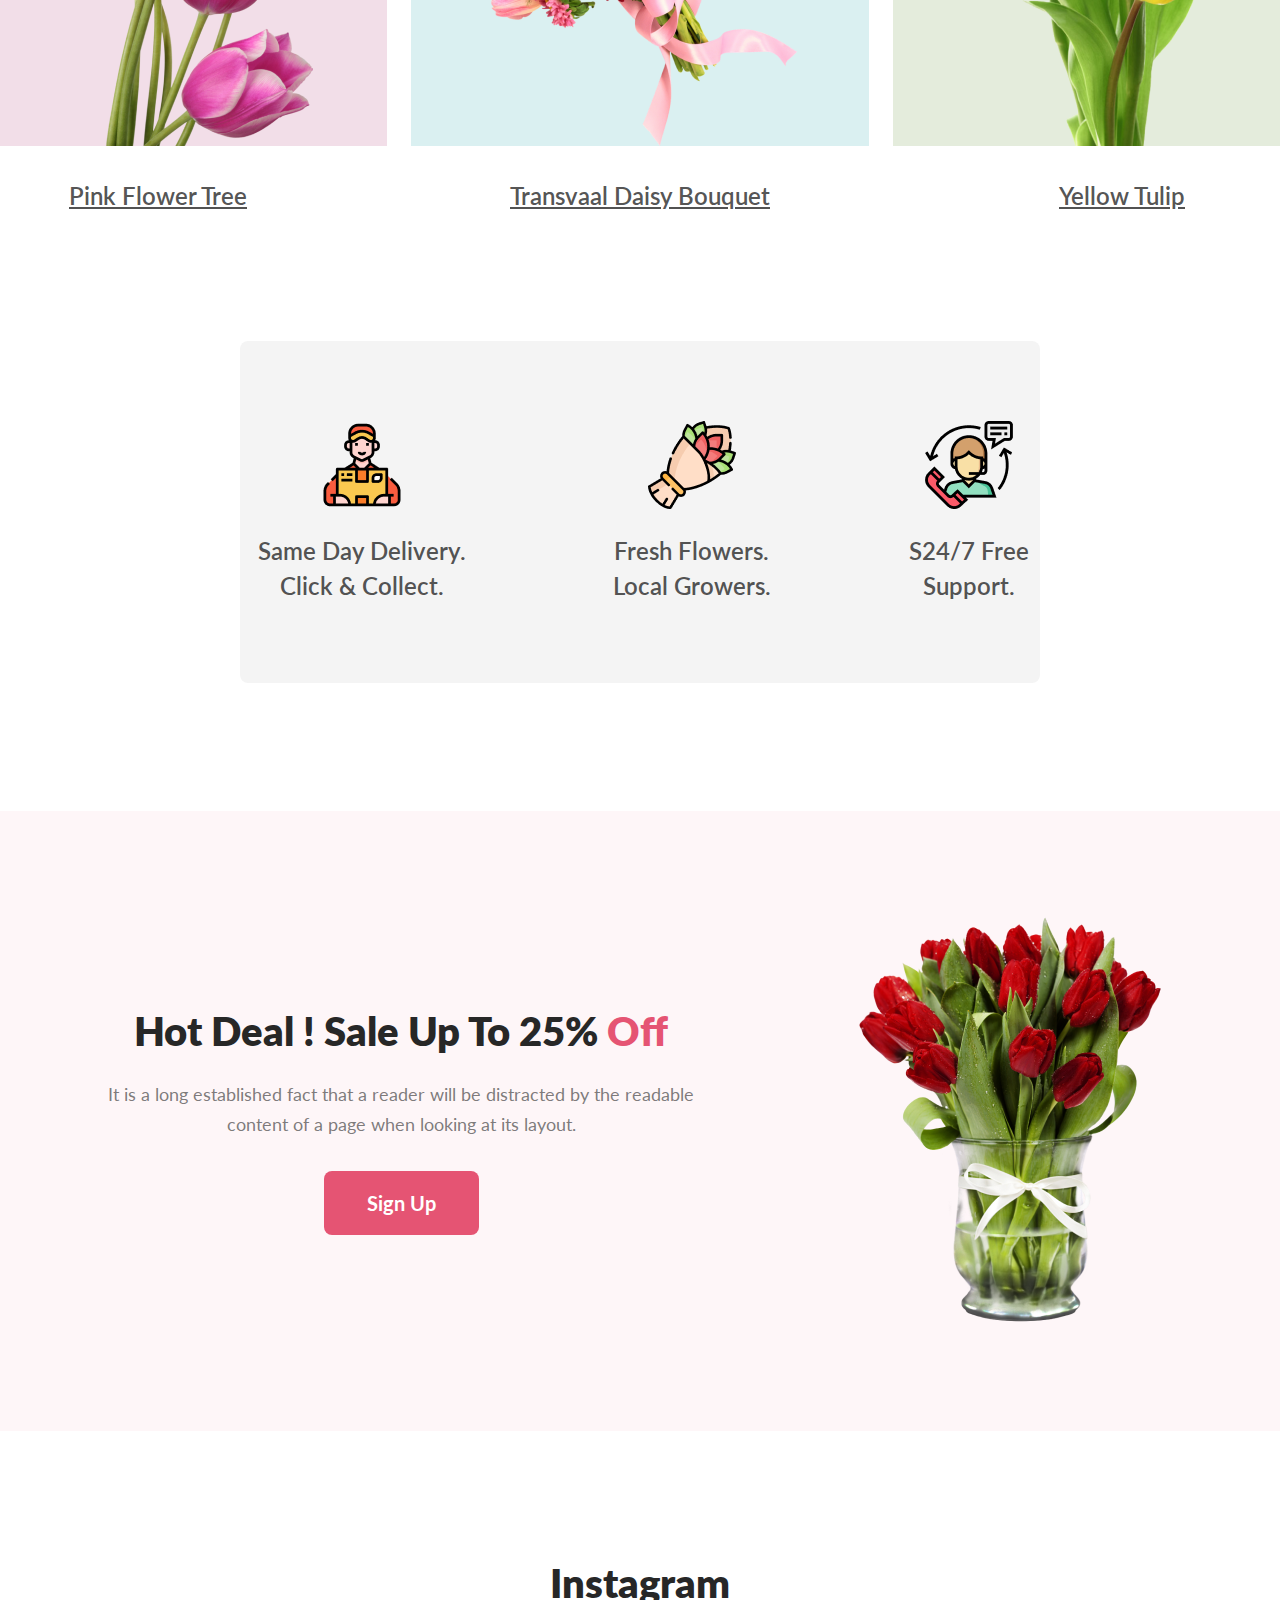
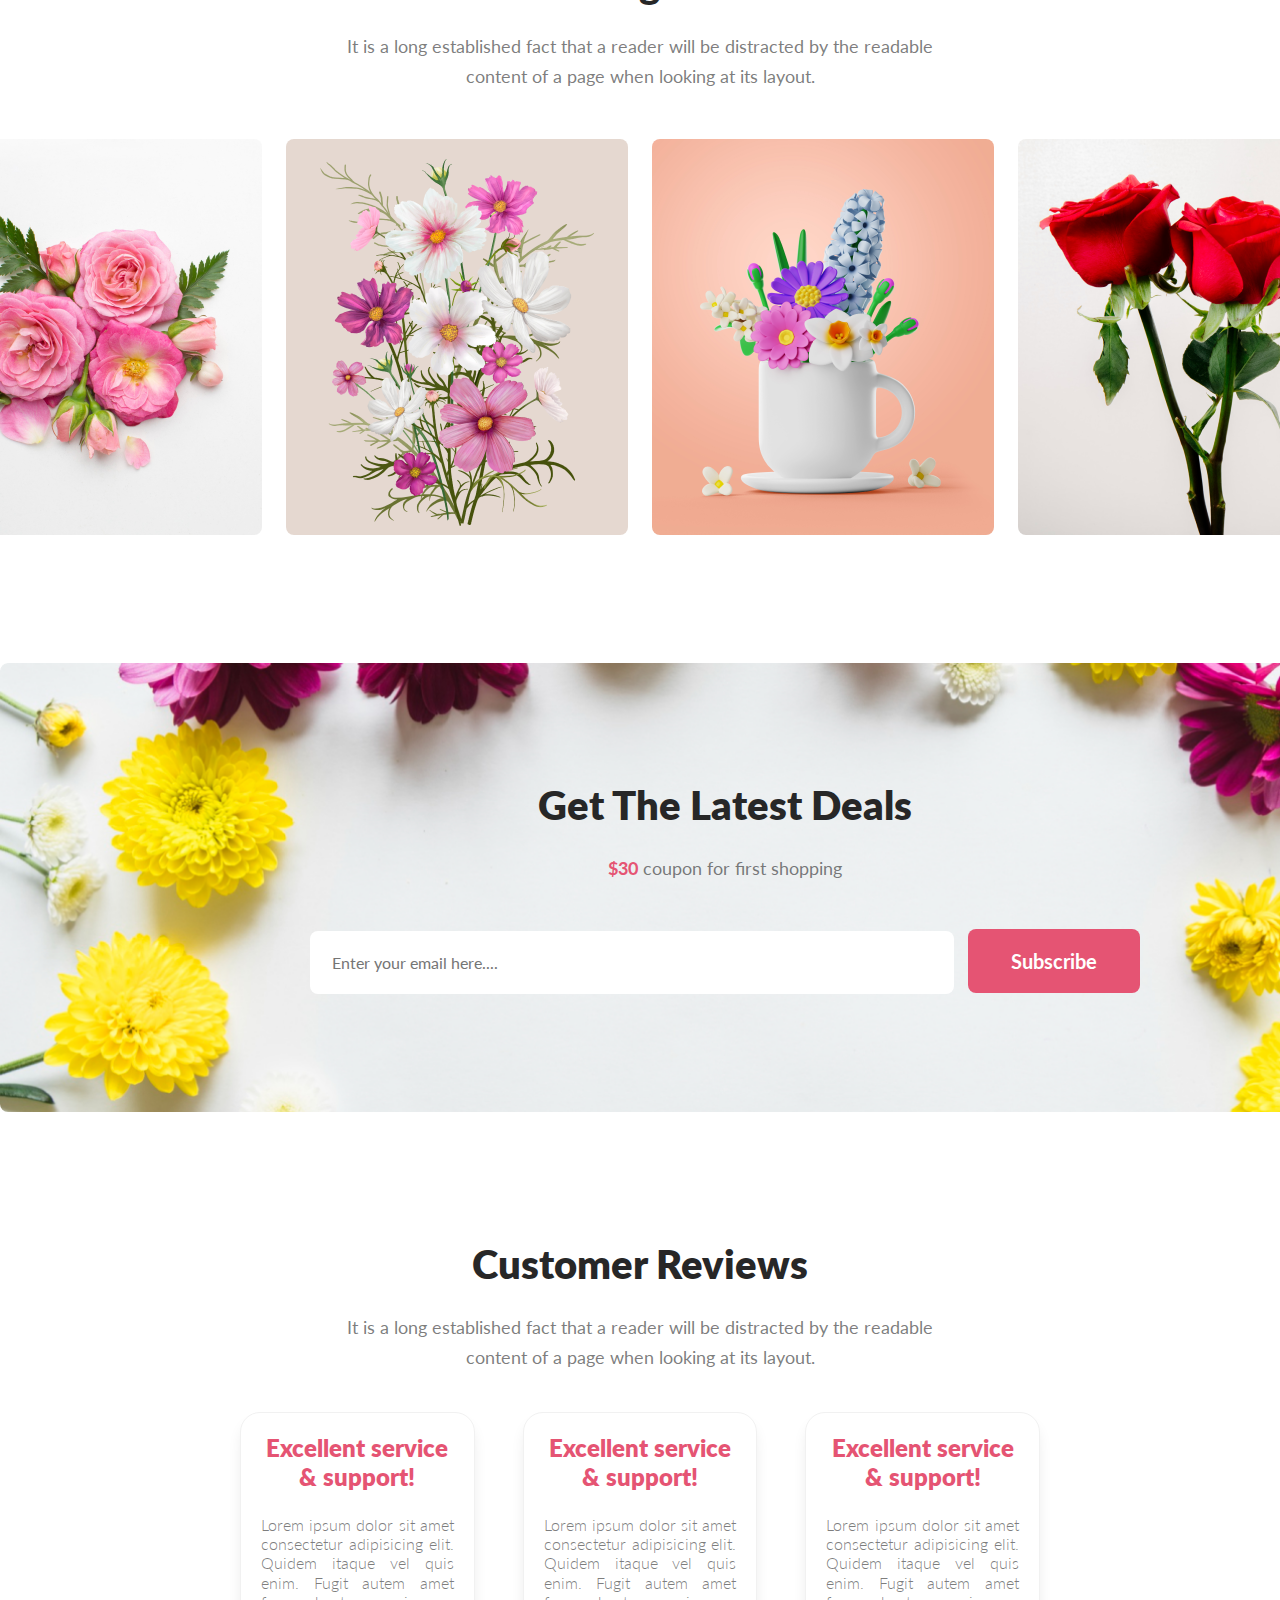
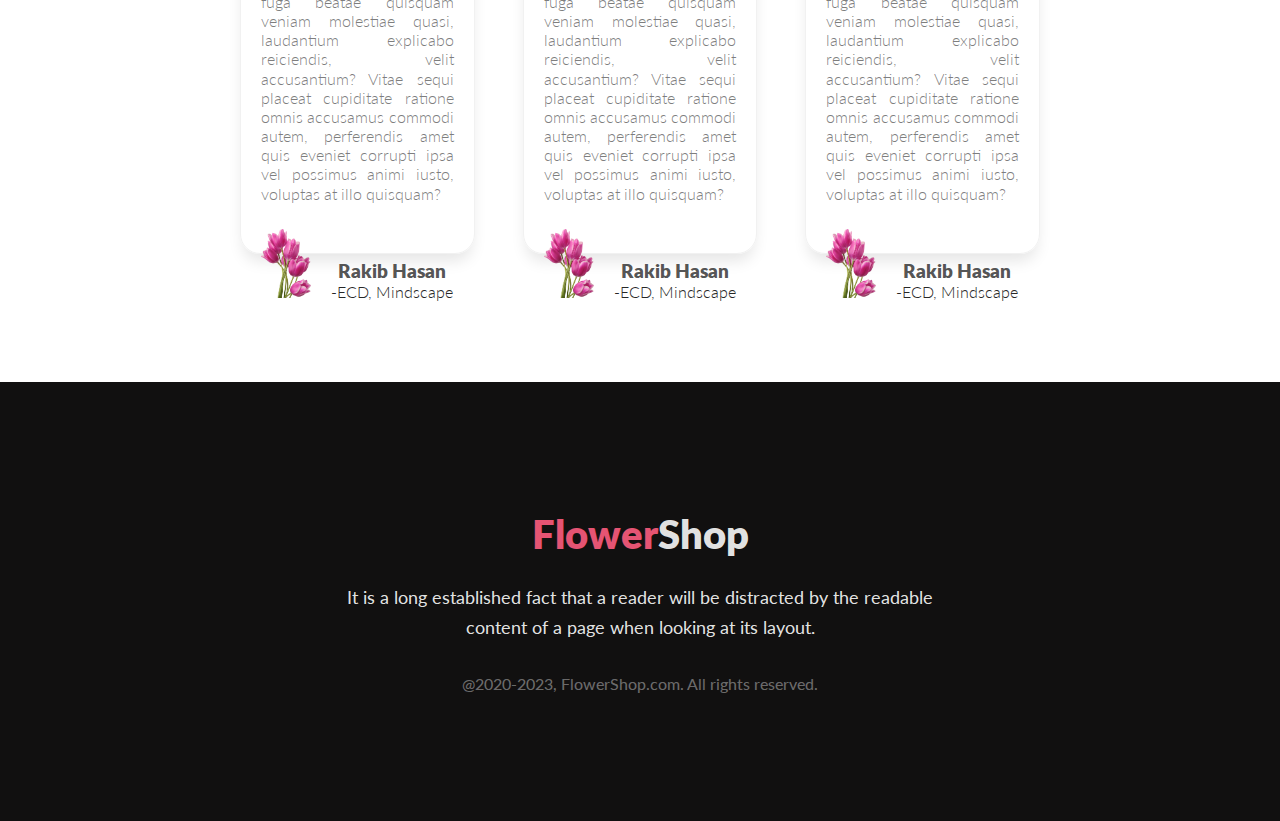
==== commit d8544dc6: "Review Section Added" ====
--- a/index.html
+++ b/index.html
@@ -146,13 +146,86 @@
       <!--Subscribe Section-->
       <section class="subscribe-section">
         <h2>Get The Latest Deals</h2>
-        <p>$30 coupon for first shopping</p>
+        <p><span>$30</span> coupon for first shopping</p>
         <div class="subscribe-form">
           <input type="email" placeholder="Enter your email here...." />
           <a href="_blank" class="btn-primary">Subscribe</a>
         </div>
       </section>
     </main>
+    <!--Review Section -->
+    <section class="review-section">
+      <h2>Customer Reviews</h2>
+      <p>
+        It is a long established fact that a reader will be distracted by the
+        readable<br />content of a page when looking at its layout.
+      </p>
+      <div class="cards">
+        <div class="review-card">
+          <div class="review-heading">Excellent service &amp; support!</div>
+          <!-- Review Text -->
+          <div class="review-text">
+            <p>
+              Lorem ipsum dolor sit amet consectetur adipisicing elit. Quidem
+              itaque vel quis enim. Fugit autem amet fuga beatae quisquam veniam
+              molestiae quasi, laudantium explicabo reiciendis, velit
+              accusantium? Vitae sequi placeat cupiditate ratione omnis
+              accusamus commodi autem, perferendis amet quis eveniet corrupti
+              ipsa vel possimus animi iusto, voluptas at illo quisquam?
+            </p>
+          </div>
+          <div class="reviewer">
+            <img src="./images/Feature-1.png" alt="" />
+            <div>
+              <h3 class="reviewer-name">Rakib Hasan</h3>
+              <h4 class="designation">-ECD, Mindscape</h4>
+            </div>
+          </div>
+        </div>
+        <div class="review-card">
+          <div class="review-heading">Excellent service &amp; support!</div>
+          <!-- Review Text -->
+          <div class="review-text">
+            <p>
+              Lorem ipsum dolor sit amet consectetur adipisicing elit. Quidem
+              itaque vel quis enim. Fugit autem amet fuga beatae quisquam veniam
+              molestiae quasi, laudantium explicabo reiciendis, velit
+              accusantium? Vitae sequi placeat cupiditate ratione omnis
+              accusamus commodi autem, perferendis amet quis eveniet corrupti
+              ipsa vel possimus animi iusto, voluptas at illo quisquam?
+            </p>
+          </div>
+          <div class="reviewer">
+            <img src="./images/Feature-1.png" alt="" />
+            <div>
+              <h3 class="reviewer-name">Rakib Hasan</h3>
+              <h4 class="designation">-ECD, Mindscape</h4>
+            </div>
+          </div>
+        </div>
+        <div class="review-card">
+          <div class="review-heading">Excellent service &amp; support!</div>
+          <!-- Review Text -->
+          <div class="review-text">
+            <p>
+              Lorem ipsum dolor sit amet consectetur adipisicing elit. Quidem
+              itaque vel quis enim. Fugit autem amet fuga beatae quisquam veniam
+              molestiae quasi, laudantium explicabo reiciendis, velit
+              accusantium? Vitae sequi placeat cupiditate ratione omnis
+              accusamus commodi autem, perferendis amet quis eveniet corrupti
+              ipsa vel possimus animi iusto, voluptas at illo quisquam?
+            </p>
+          </div>
+          <div class="reviewer">
+            <img src="./images/Feature-1.png" alt="" />
+            <div>
+              <h3 class="reviewer-name">Rakib Hasan</h3>
+              <h4 class="designation">-ECD, Mindscape</h4>
+            </div>
+          </div>
+        </div>
+      </div>
+    </section>
     <!--Footer Section-->
     <footer>
       <h4><span class="pink-text-span">Flower</span>Shop</h4>
--- a/style/style.css
+++ b/style/style.css
@@ -78,7 +78,9 @@
   border-radius: 8px;
   background: #e55473;
   text-decoration: none;
-  border: none;
+}
+.btn-primary:hover {
+  background: #ee3a61;
 }
 .pink-text-span {
   color: #e55473;
@@ -135,7 +137,9 @@
   justify-content: center;
   gap: 2rem;
 }
+
 /*Featured Items Common Style Elements*/
+
 .item-img-1,
 .item-img-2,
 .item-img-3 {
@@ -157,6 +161,7 @@
 }
 .item-name {
   text-decoration: underline;
+  cursor: pointer;
 }
 
 /*USP Section Style Elements*/
@@ -220,6 +225,12 @@
   gap: 1.5em;
 }
 .instagram-items-container img {
+  border-radius: 8px;
+}
+.instagram-items-container img:hover {
+  transform: scale(1.05);
+  transition: 1000ms ease-in-out;
+  box-shadow: 0px 10px 15px -3px rgba(0, 0, 0, 0.1);
 }
 
 /*Subscribe Section Style Elements*/
@@ -238,6 +249,12 @@
   height: 449px;
   flex-shrink: 0;
 }
+.subscribe-section p span {
+  color: #e55473;
+  font-weight: 700;
+  font-size: 18px;
+  line-height: normal;
+}
 .subscribe-section p {
   margin-bottom: 3rem;
 }
@@ -253,6 +270,82 @@
   border-radius: 8px;
   border: none;
   margin-right: 10px;
+}
+
+/*Review Section*/
+
+.review-section {
+  margin: 8rem 15rem;
+  text-align: center;
+  display: flex;
+  flex-direction: column;
+}
+.cards {
+  display: flex;
+  background-color: transparent;
+  justify-content: center;
+  gap: 3rem;
+  border-radius: 20px;
+  margin-top: 2.5rem;
+  text-align: left;
+}
+.review-card {
+  flex-direction: column;
+  display: flex;
+  align-items: flex-start;
+  width: 300px;
+  height: 400px;
+  border: 0.5px solid #f1f1f1;
+  background-color: transparent;
+  border-radius: 20px;
+  padding: 20px;
+  box-shadow: 0px 10px 15px -3px rgba(0, 0, 0, 0.1);
+}
+.review-heading {
+  color: #e55473;
+  text-align: center;
+  font-family: Lato;
+  font-size: 1.5rem;
+  font-style: normal;
+  font-weight: 800;
+  line-height: normal;
+  margin-bottom: 1.5rem;
+}
+.review-text p {
+  font-family: Lato;
+  font-size: 1rem;
+  font-style: normal;
+  font-weight: 300;
+  line-height: 1.2;
+  text-align: justify;
+  text-justify: distribute-all-lines;
+}
+.reviewer {
+  display: flex;
+  justify-content: center;
+  align-items: center;
+  text-align: left;
+}
+.reviewer-name {
+  padding-top: 3.5rem;
+  font-size: 1.2rem;
+  font-style: normal;
+  font-weight: 800;
+  line-height: 1.2;
+}
+.reviewer img {
+  width: 50px;
+  height: auto;
+  padding-right: 20px;
+}
+.designation {
+  color: #272727;
+  font-family: Lato;
+  text-align: left;
+  font-size: 1rem;
+  font-style: normal;
+  font-weight: 300;
+  line-height: 1.2;
 }
 
 /*Footer Section Style Elements*/
